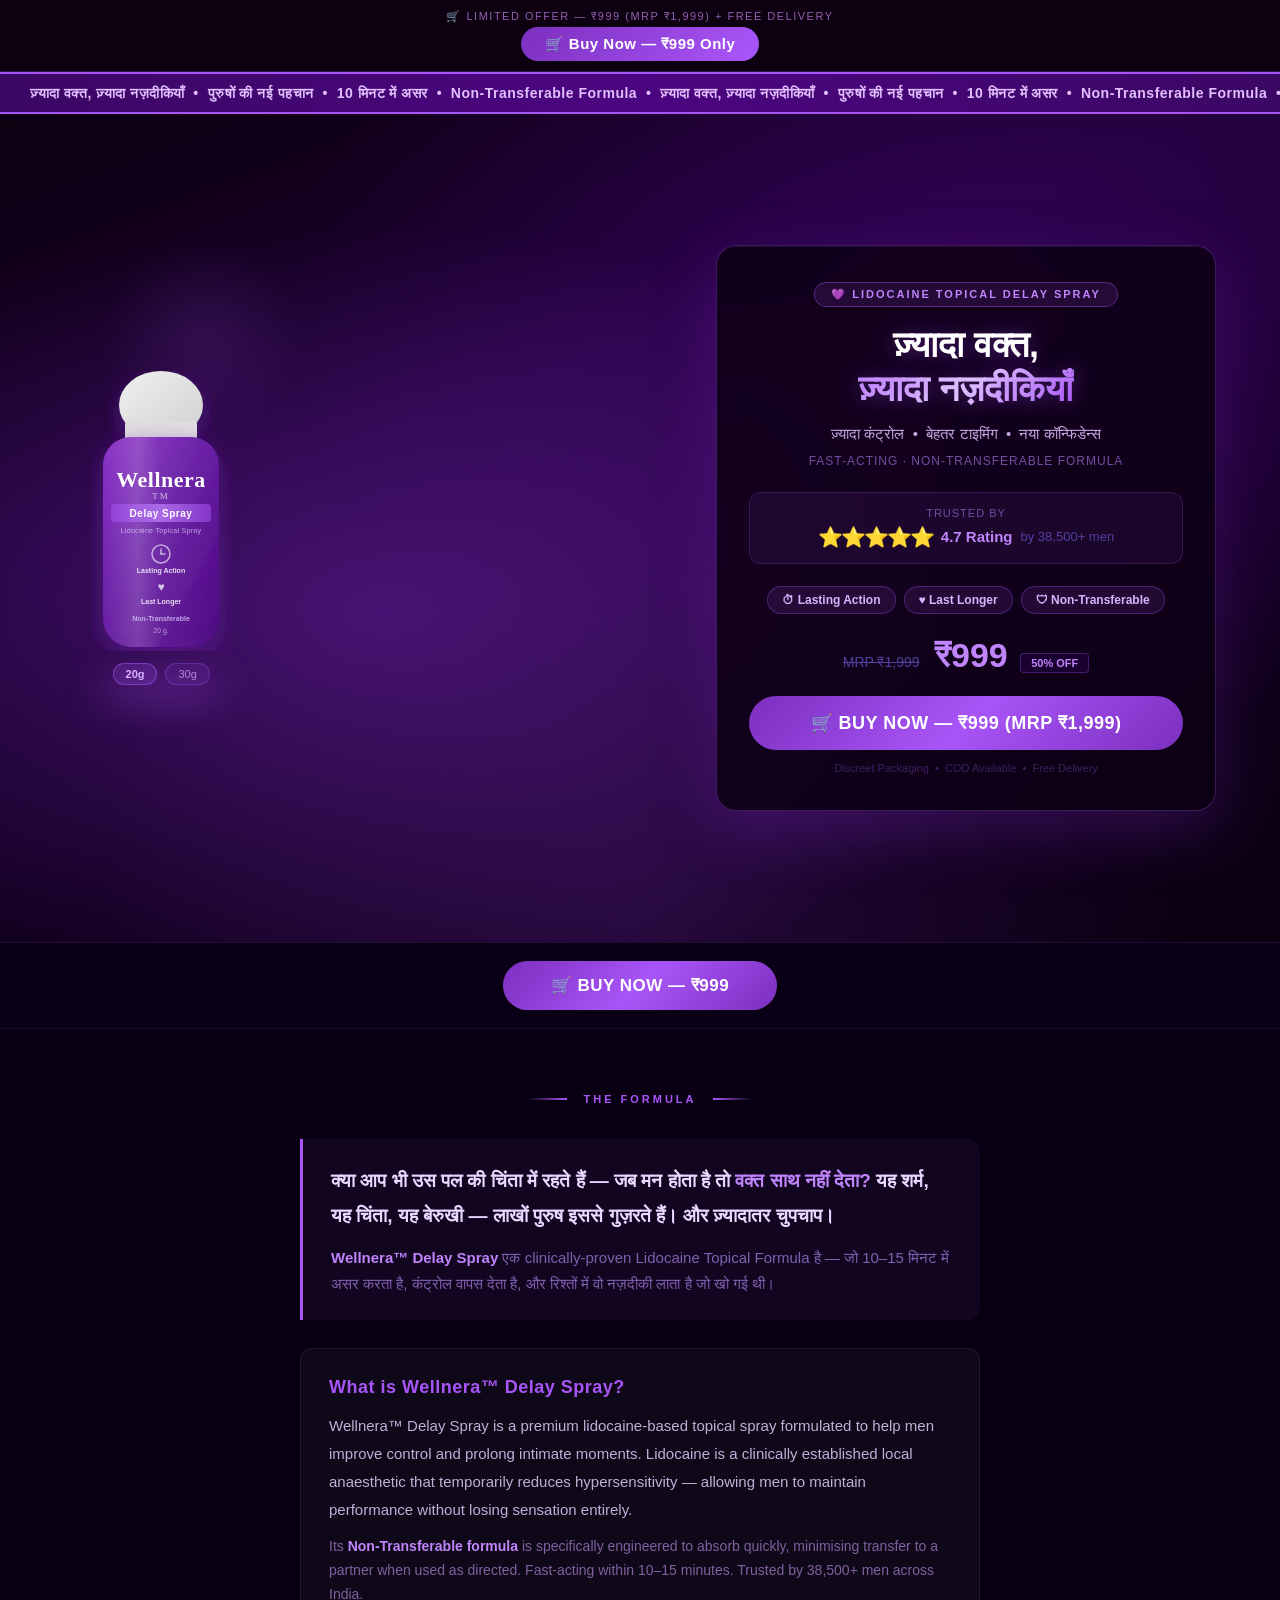
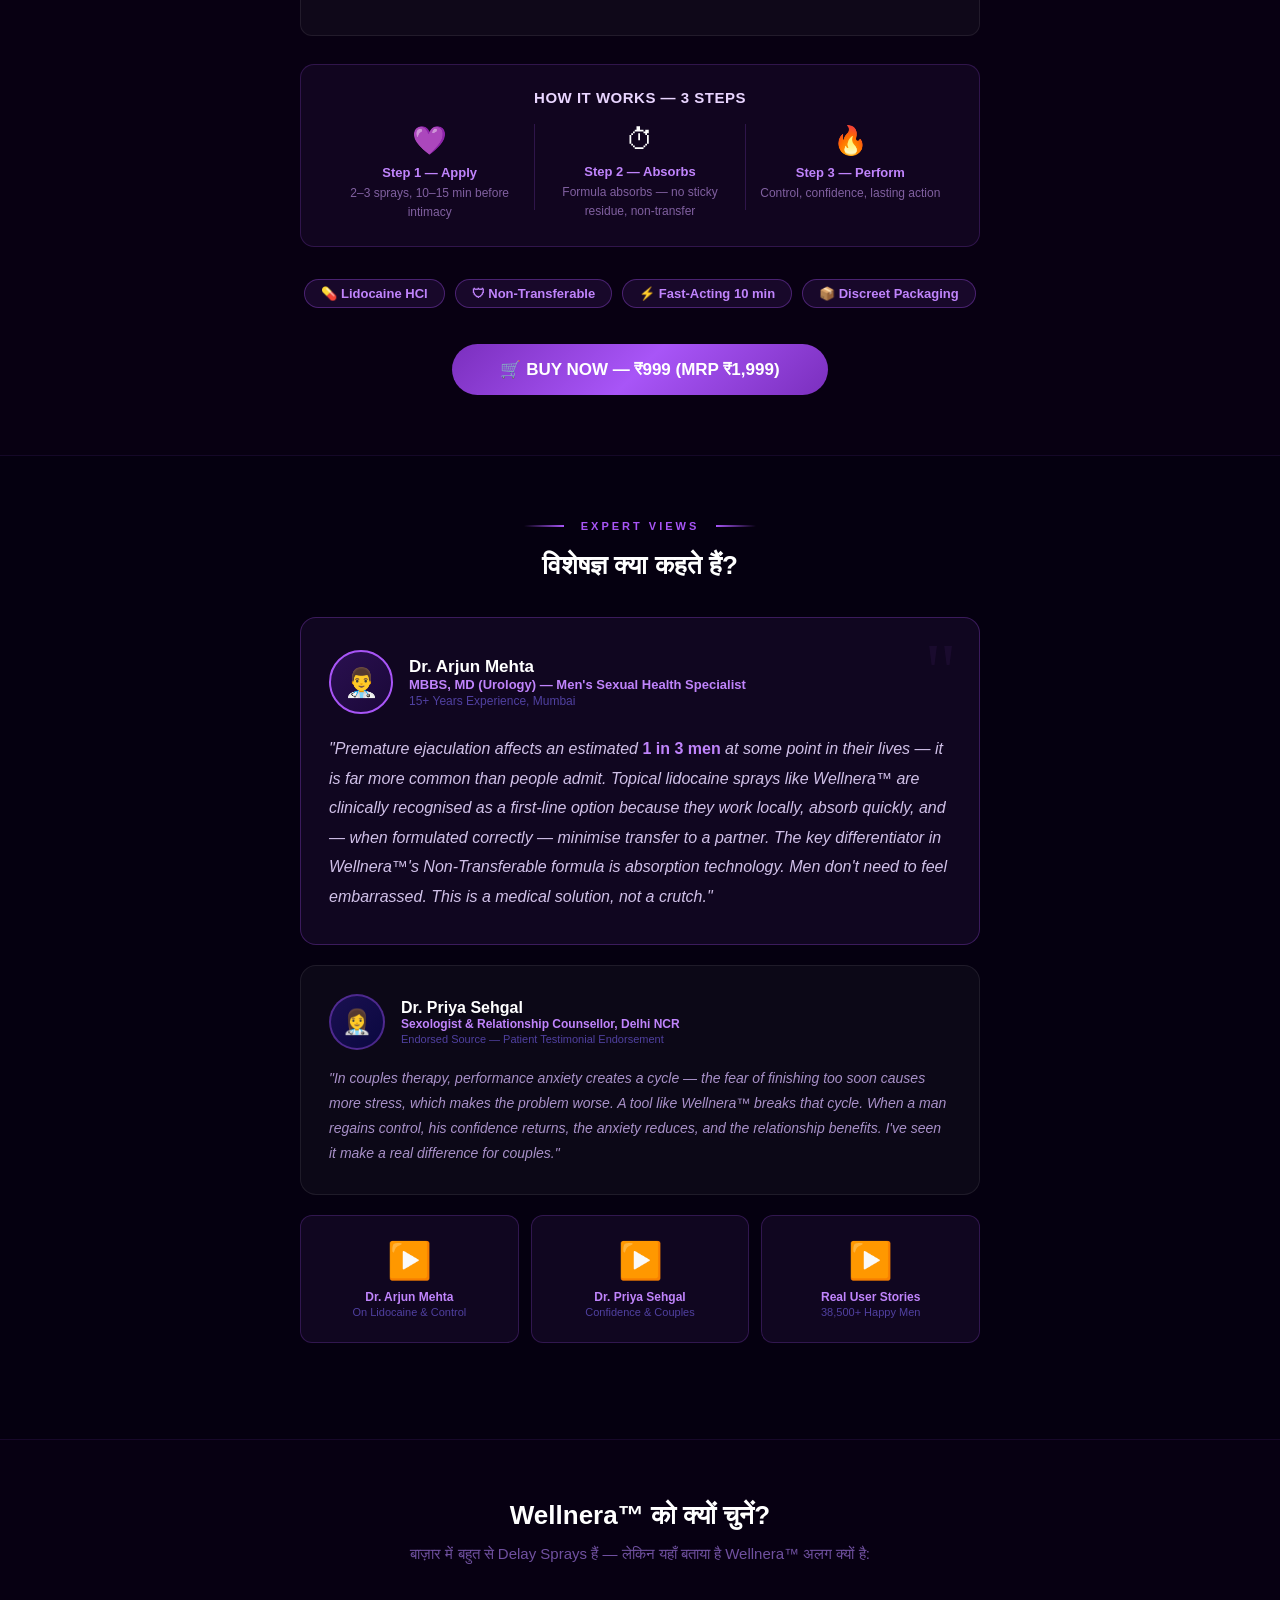
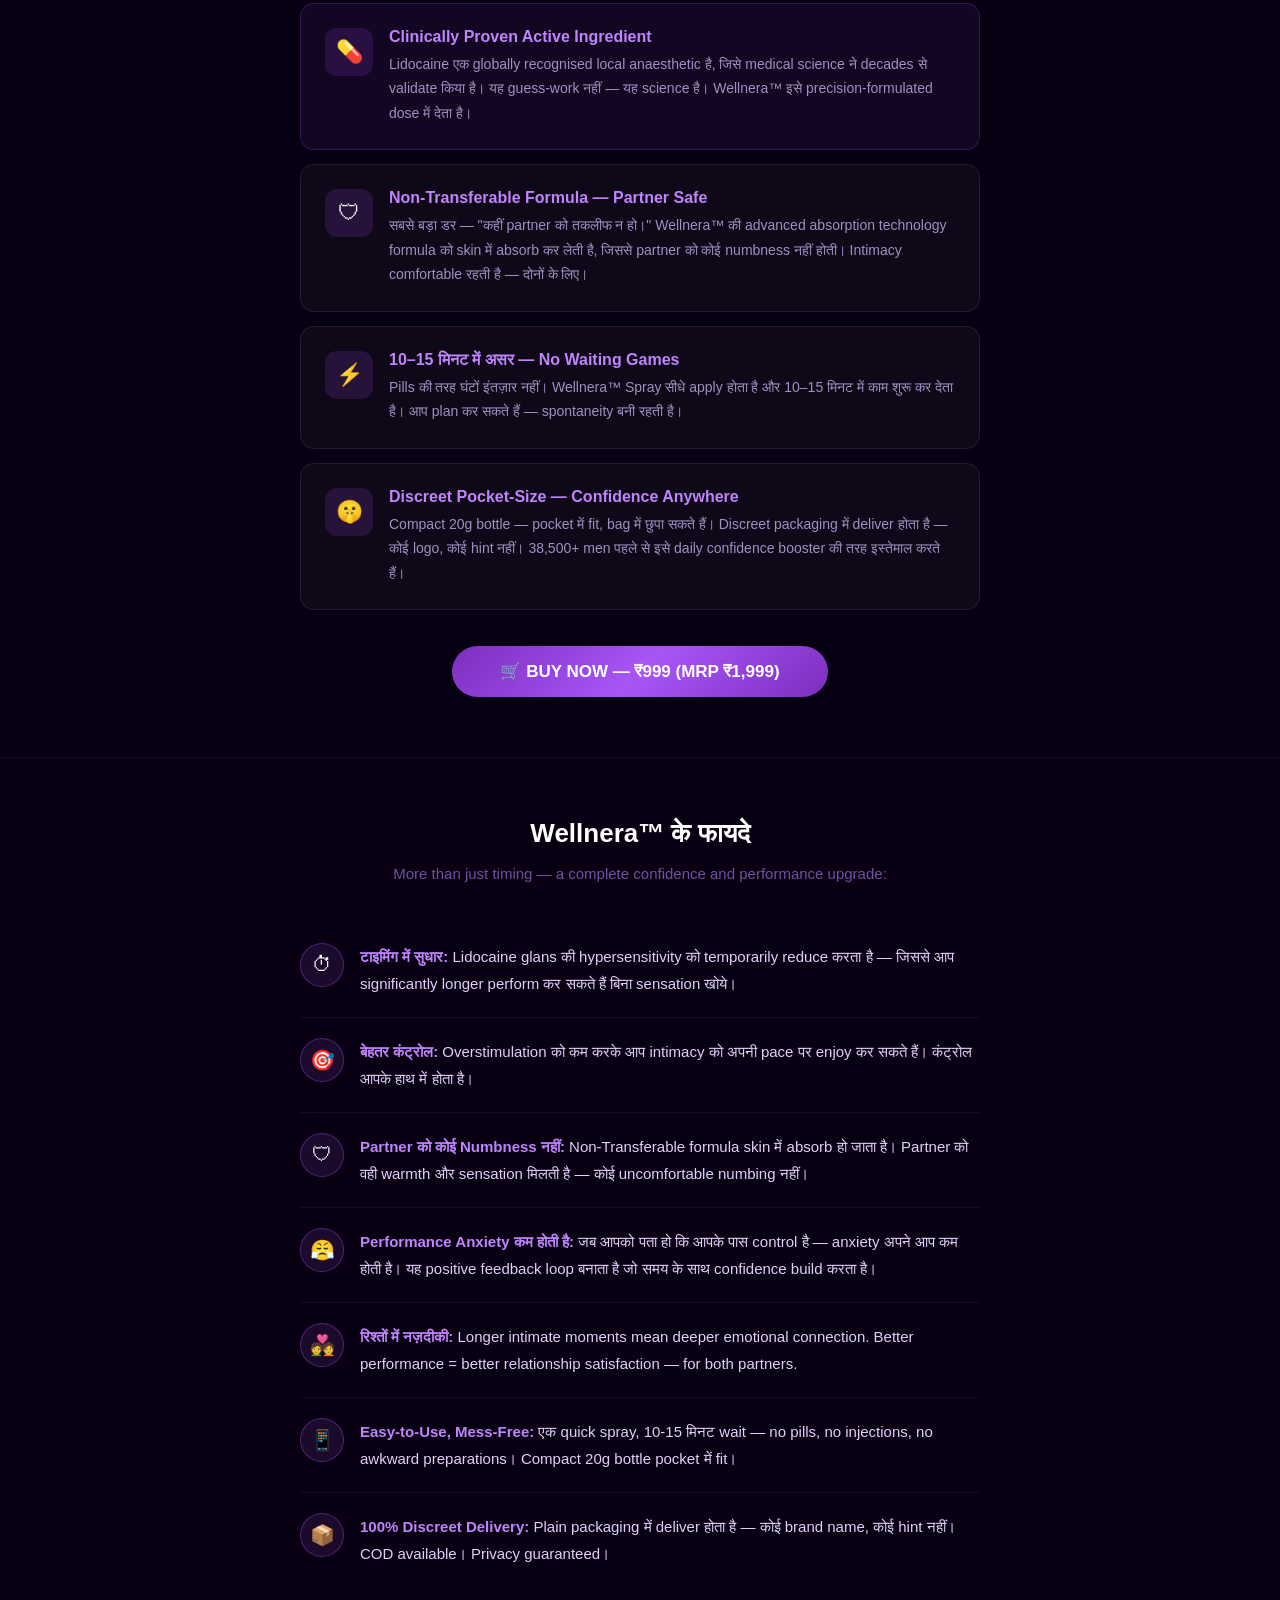
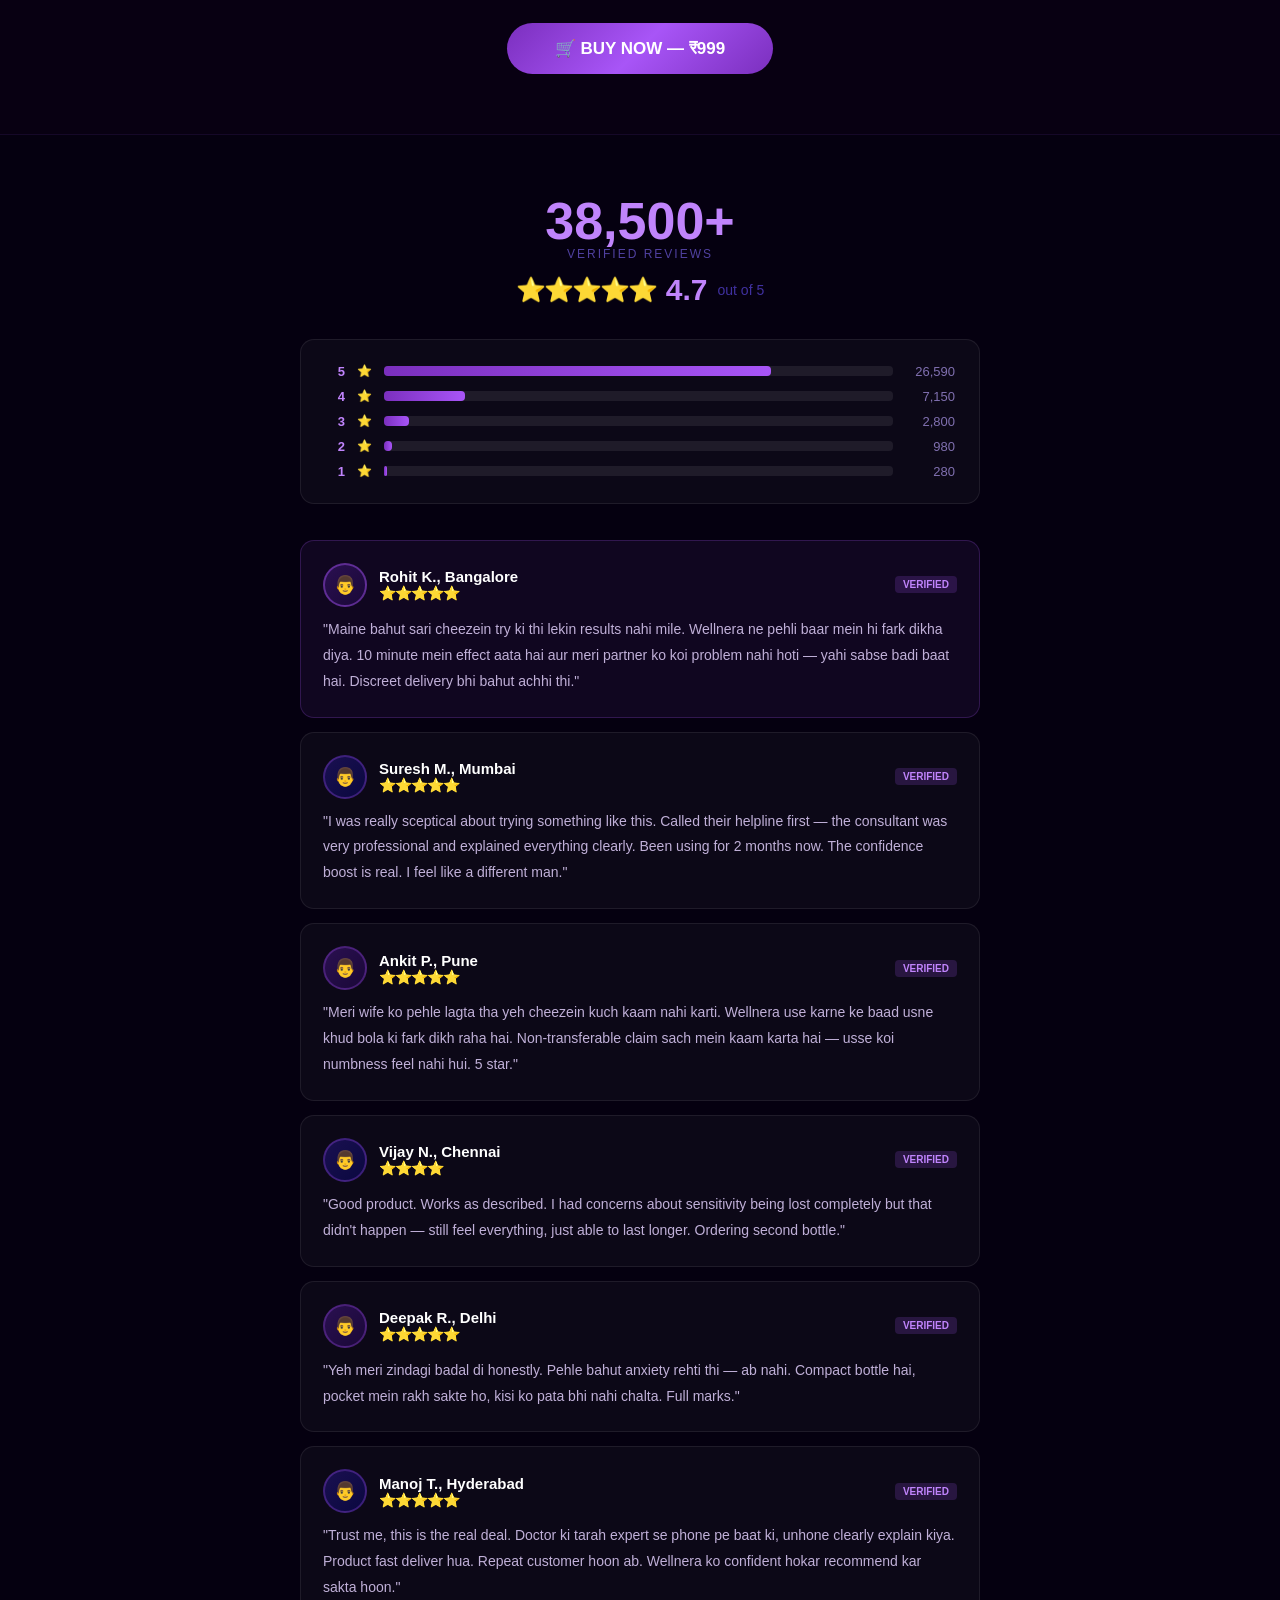
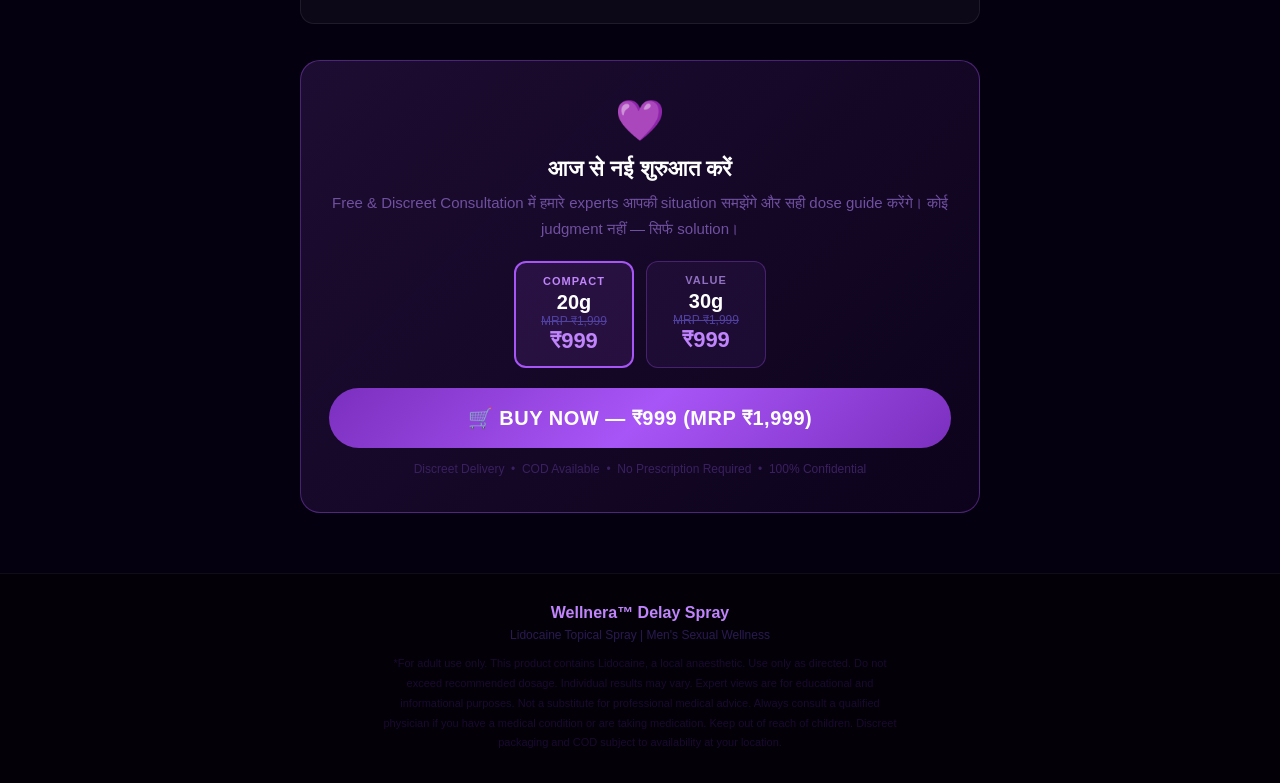
==== index.html @ cda40f7a "Rename WellneraDelaySpray.html to index.html" ====
<!DOCTYPE html>
<html lang="hi">
<head>
  <meta charset="UTF-8" />
  <meta name="viewport" content="width=device-width, initial-scale=1.0" />
  <title>Wellnera™ Delay Spray — ज़्यादा वक्त, ज़्यादा नज़दीकियाँ</title>
  <style>
    * { margin: 0; padding: 0; box-sizing: border-box; }
    body { font-family: 'Segoe UI', Arial, sans-serif; background: #0d0010; color: #fff; overflow-x: hidden; }
    a { text-decoration: none; color: inherit; }

    @keyframes ticker {
      0%   { transform: translateX(0); }
      100% { transform: translateX(-50%); }
    }
    @keyframes fadeInUp {
      from { opacity: 0; transform: translateY(28px); }
      to   { opacity: 1; transform: translateY(0); }
    }
    @keyframes pulse {
      0%, 100% { box-shadow: 0 0 0 0 rgba(168,85,247,0.55); }
      50%       { box-shadow: 0 0 0 14px rgba(168,85,247,0); }
    }
    @keyframes shimmer {
      0%   { background-position: -200% center; }
      100% { background-position: 200% center; }
    }
    @keyframes floatBottle {
      0%, 100% { transform: translateY(0px); }
      50%       { transform: translateY(-10px); }
    }
    @keyframes glowPulse {
      0%, 100% { opacity: 0.4; }
      50%       { opacity: 0.8; }
    }
  </style>
</head>
<body>

<!-- ════════════════════════════════════════════════
     SECTION 1 — STICKY HEADER BAR
     Formula: Micro-commitment softener + single phone CTA
════════════════════════════════════════════════ -->
<div style="
  position: fixed; top: 0; left: 0; right: 0; z-index: 999;
  background: #0d0010;
  border-bottom: 1px solid rgba(168,85,247,0.25);
  padding: 10px 20px;
  text-align: center;
">
  <p style="font-size: 11px; color: #9060b0; letter-spacing: 1.5px; text-transform: uppercase; margin-bottom: 4px;">
    🛒 Limited Offer — ₹999 (MRP ₹1,999) + Free Delivery
  </p>
  <a href="https://wellnera.in/checkouts/cn/hWNDCcYYvPo0mwmWMnPMY0Iu/en-in?_r=AQABQZGovw-bJ-QW9Bp9BNEU9_4K355hhF1zAfSeGA2CKdM" style="
    display: inline-flex; align-items: center; gap: 8px;
    background: linear-gradient(135deg, #7B2FBE, #A855F7, #7B2FBE);
    background-size: 200% auto;
    animation: shimmer 3s linear infinite;
    color: #fff;
    font-weight: 800;
    font-size: 15px;
    padding: 8px 24px;
    border-radius: 50px;
    letter-spacing: 0.5px;
  ">
    🛒 Buy Now — ₹999 Only
  </a>
</div>

<!-- Spacer -->
<div style="height: 72px;"></div>


<!-- ════════════════════════════════════════════════
     SECTION 2 — SCROLLING TICKER
     Formula: Desire loop × identity claim in motion
════════════════════════════════════════════════ -->
<div style="
  background: linear-gradient(90deg, #3b0764, #4c0580, #3b0764);
  border-top: 2px solid #A855F7;
  border-bottom: 2px solid #A855F7;
  padding: 10px 0;
  overflow: hidden;
  white-space: nowrap;
">
  <div style="display: inline-block; animation: ticker 20s linear infinite;">
    <span style="color: #e0c0ff; font-weight: 700; font-size: 14px; letter-spacing: 0.5px; padding: 0 30px;">
      ज़्यादा वक्त, ज़्यादा नज़दीकियाँ &nbsp;•&nbsp; पुरुषों की नई पहचान &nbsp;•&nbsp; 10 मिनट में असर &nbsp;•&nbsp; Non-Transferable Formula &nbsp;•&nbsp;
      ज़्यादा वक्त, ज़्यादा नज़दीकियाँ &nbsp;•&nbsp; पुरुषों की नई पहचान &nbsp;•&nbsp; 10 मिनट में असर &nbsp;•&nbsp; Non-Transferable Formula &nbsp;•&nbsp;
      ज़्यादा वक्त, ज़्यादा नज़दीकियाँ &nbsp;•&nbsp; पुरुषों की नई पहचान &nbsp;•&nbsp; 10 मिनट में असर &nbsp;•&nbsp; Non-Transferable Formula &nbsp;•&nbsp;
      ज़्यादा वक्त, ज़्यादा नज़दीकियाँ &nbsp;•&nbsp; पुरुषों की नई पहचान &nbsp;•&nbsp; 10 मिनट में असर &nbsp;•&nbsp; Non-Transferable Formula &nbsp;•&nbsp;
    </span>
  </div>
</div>


<!-- ════════════════════════════════════════════════
     SECTION 3 — HERO SECTION
     Formula: Pattern interrupt headline + social proof + above-fold CTA
════════════════════════════════════════════════ -->
<div style="
  min-height: 92vh;
  background:
    radial-gradient(ellipse at 30% 60%, rgba(107,33,168,0.55) 0%, transparent 55%),
    radial-gradient(ellipse at 75% 25%, rgba(76,5,128,0.5) 0%, transparent 50%),
    radial-gradient(ellipse at 50% 100%, rgba(88,28,135,0.3) 0%, transparent 60%),
    linear-gradient(160deg, #0d0010 0%, #1a0030 35%, #12001f 65%, #0a0010 100%);
  display: flex;
  align-items: center;
  justify-content: space-between;
  padding: 40px 5% 40px 4%;
  position: relative;
  overflow: hidden;
  gap: 24px;
  flex-wrap: wrap;
">

  <!-- Decorative glow orbs -->
  <div style="position:absolute; top:15%; left:8%; width:200px; height:200px; border-radius:50%; background:radial-gradient(circle,rgba(168,85,247,0.12) 0%,transparent 70%); pointer-events:none; animation:glowPulse 4s infinite;"></div>
  <div style="position:absolute; bottom:20%; right:5%; width:280px; height:280px; border-radius:50%; background:radial-gradient(circle,rgba(124,58,237,0.1) 0%,transparent 70%); pointer-events:none; animation:glowPulse 5s infinite 1s;"></div>

  <!-- LEFT: Bottle SVG Illustration -->
  <div style="
    flex: 0 0 auto;
    width: 220px;
    display: flex;
    flex-direction: column;
    align-items: center;
    animation: floatBottle 4s ease-in-out infinite;
    position: relative;
  ">
    <!-- Bottle glow -->
    <div style="
      position:absolute; bottom:-20px; left:50%; transform:translateX(-50%);
      width:130px; height:30px;
      background:rgba(168,85,247,0.3);
      filter:blur(18px);
      border-radius:50%;
      animation:glowPulse 4s infinite;
    "></div>

    <!-- Bottle SVG -->
    <svg viewBox="0 0 160 280" width="160" height="280" xmlns="http://www.w3.org/2000/svg">
      <defs>
        <linearGradient id="capGrad" x1="0%" y1="0%" x2="100%" y2="100%">
          <stop offset="0%" style="stop-color:#f0f0f0"/>
          <stop offset="100%" style="stop-color:#d0d0d0"/>
        </linearGradient>
        <linearGradient id="bodyGrad" x1="0%" y1="0%" x2="100%" y2="100%">
          <stop offset="0%" style="stop-color:#8B30C8"/>
          <stop offset="40%" style="stop-color:#6B21A8"/>
          <stop offset="100%" style="stop-color:#4C0580"/>
        </linearGradient>
        <linearGradient id="shineGrad" x1="0%" y1="0%" x2="100%" y2="0%">
          <stop offset="0%" style="stop-color:rgba(255,255,255,0)"/>
          <stop offset="30%" style="stop-color:rgba(255,255,255,0.18)"/>
          <stop offset="50%" style="stop-color:rgba(255,255,255,0.06)"/>
          <stop offset="100%" style="stop-color:rgba(255,255,255,0)"/>
        </linearGradient>
        <linearGradient id="labelGrad" x1="0%" y1="0%" x2="100%" y2="0%">
          <stop offset="0%" style="stop-color:rgba(168,85,247,0.5)"/>
          <stop offset="50%" style="stop-color:rgba(192,132,252,0.7)"/>
          <stop offset="100%" style="stop-color:rgba(168,85,247,0.5)"/>
        </linearGradient>
        <filter id="bottleShadow">
          <feDropShadow dx="0" dy="8" stdDeviation="12" flood-color="rgba(107,33,168,0.7)" flood-opacity="0.8"/>
        </filter>
      </defs>

      <!-- Cap -->
      <rect x="38" y="0" width="84" height="68" rx="42" ry="38" fill="url(#capGrad)" filter="url(#bottleShadow)"/>
      <rect x="44" y="50" width="72" height="20" rx="4" fill="#e0e0e0"/>

      <!-- Body -->
      <rect x="22" y="66" width="116" height="210" rx="28" fill="url(#bodyGrad)" filter="url(#bottleShadow)"/>

      <!-- Shine overlay -->
      <rect x="22" y="66" width="116" height="210" rx="28" fill="url(#shineGrad)"/>

      <!-- Brand name -->
      <text x="80" y="116" text-anchor="middle" font-family="Georgia,serif" font-size="22" font-weight="bold" fill="white" letter-spacing="0.5">Wellnera</text>
      <text x="80" y="128" text-anchor="middle" font-family="Georgia,serif" font-size="9" fill="rgba(255,255,255,0.7)" letter-spacing="2">TM</text>

      <!-- Label band -->
      <rect x="30" y="133" width="100" height="18" rx="4" fill="url(#labelGrad)"/>
      <text x="80" y="146" text-anchor="middle" font-family="Arial,sans-serif" font-size="10" font-weight="700" fill="white" letter-spacing="0.5">Delay Spray</text>

      <!-- Sub label -->
      <text x="80" y="162" text-anchor="middle" font-family="Arial,sans-serif" font-size="7" fill="rgba(220,200,255,0.8)" letter-spacing="0.3">Lidocaine Topical Spray</text>

      <!-- Clock icon area -->
      <circle cx="80" cy="183" r="9" fill="none" stroke="rgba(255,255,255,0.6)" stroke-width="1.5"/>
      <line x1="80" y1="178" x2="80" y2="183" stroke="rgba(255,255,255,0.6)" stroke-width="1.5" stroke-linecap="round"/>
      <line x1="80" y1="183" x2="84" y2="183" stroke="rgba(255,255,255,0.6)" stroke-width="1.5" stroke-linecap="round"/>
      <text x="80" y="202" text-anchor="middle" font-family="Arial,sans-serif" font-size="7" fill="rgba(255,255,255,0.85)" font-weight="600">Lasting Action</text>

      <!-- Heart icon -->
      <text x="80" y="220" text-anchor="middle" font-size="12" fill="rgba(255,255,255,0.75)">♥</text>
      <text x="80" y="233" text-anchor="middle" font-family="Arial,sans-serif" font-size="7" fill="rgba(255,255,255,0.85)" font-weight="600">Last Longer</text>

      <!-- Non-transfer -->
      <text x="80" y="250" text-anchor="middle" font-family="Arial,sans-serif" font-size="7" fill="rgba(220,200,255,0.8)" font-weight="600">Non-Transferable</text>
      <text x="80" y="262" text-anchor="middle" font-family="Arial,sans-serif" font-size="7" fill="rgba(220,200,255,0.7)">20 g.</text>
    </svg>

    <!-- Size badges -->
    <div style="display:flex; gap:8px; margin-top:12px;">
      <span style="background:rgba(168,85,247,0.2); border:1px solid rgba(168,85,247,0.5); color:#e0c0ff; font-size:11px; font-weight:700; padding:4px 12px; border-radius:20px;">20g</span>
      <span style="background:rgba(168,85,247,0.1); border:1px solid rgba(168,85,247,0.3); color:#b090d0; font-size:11px; padding:4px 12px; border-radius:20px;">30g</span>
    </div>
  </div>

  <!-- RIGHT: Hero Card -->
  <div style="
    flex: 1;
    min-width: 280px;
    max-width: 500px;
    background: rgba(13,0,20,0.85);
    border: 1px solid rgba(168,85,247,0.3);
    border-radius: 20px;
    padding: 36px 32px;
    backdrop-filter: blur(12px);
    animation: fadeInUp 0.8s ease both;
    box-shadow: 0 20px 60px rgba(107,33,168,0.35), inset 0 1px 0 rgba(168,85,247,0.1);
  ">
    <!-- Badge -->
    <div style="text-align:center; margin-bottom:16px;">
      <span style="
        display:inline-block;
        background:rgba(168,85,247,0.12);
        border:1px solid rgba(168,85,247,0.4);
        color:#c084fc;
        font-size:11px; font-weight:700;
        letter-spacing:2px; text-transform:uppercase;
        padding:5px 16px; border-radius:50px;
      ">💜 Lidocaine Topical Delay Spray</span>
    </div>

    <h1 style="
      font-size: 36px; font-weight: 900; line-height: 1.2;
      text-align: center; color: #fff; margin-bottom: 12px;
      text-shadow: 0 2px 20px rgba(168,85,247,0.4);
    ">
      ज़्यादा वक्त,<br/>
      <span style="
        background: linear-gradient(135deg, #C084FC, #E9D5FF, #A855F7);
        -webkit-background-clip: text; -webkit-text-fill-color: transparent;
        background-clip: text;
      ">ज़्यादा नज़दीकियाँ</span>
    </h1>

    <p style="text-align:center; color:#c4a8e0; font-size:15px; margin-bottom:8px; line-height:1.6;">
      ज़्यादा कंट्रोल &nbsp;•&nbsp; बेहतर टाइमिंग &nbsp;•&nbsp; नया कॉन्फिडेन्स
    </p>
    <p style="text-align:center; color:#7050a0; font-size:12px; margin-bottom:24px; letter-spacing:1px; text-transform:uppercase;">
      Fast-Acting · Non-Transferable Formula
    </p>

    <!-- Rating -->
    <div style="
      background:rgba(168,85,247,0.08);
      border:1px solid rgba(168,85,247,0.2);
      border-radius:12px; padding:14px 20px;
      text-align:center; margin-bottom:22px;
    ">
      <div style="font-size:11px; color:#7050a0; letter-spacing:1px; margin-bottom:6px;">TRUSTED BY</div>
      <div style="display:flex; align-items:center; justify-content:center; gap:8px;">
        <span style="font-size:20px; letter-spacing:-2px;">⭐⭐⭐⭐⭐</span>
        <span style="font-size:15px; color:#c084fc; font-weight:700;">4.7 Rating</span>
        <span style="color:#5040a0; font-size:13px;">by 38,500+ men</span>
      </div>
    </div>

    <!-- 3 Feature pills -->
    <div style="display:flex; gap:8px; flex-wrap:wrap; justify-content:center; margin-bottom:22px;">
      <span style="background:rgba(168,85,247,0.12); border:1px solid rgba(168,85,247,0.3); color:#d8b4fe; font-size:12px; font-weight:600; padding:6px 14px; border-radius:20px;">⏱ Lasting Action</span>
      <span style="background:rgba(168,85,247,0.12); border:1px solid rgba(168,85,247,0.3); color:#d8b4fe; font-size:12px; font-weight:600; padding:6px 14px; border-radius:20px;">♥ Last Longer</span>
      <span style="background:rgba(168,85,247,0.12); border:1px solid rgba(168,85,247,0.3); color:#d8b4fe; font-size:12px; font-weight:600; padding:6px 14px; border-radius:20px;">🛡 Non-Transferable</span>
    </div>

    <!-- Price -->
    <div style="text-align:center; margin-bottom:20px;">
      <span style="color:#5040a0; font-size:14px; text-decoration:line-through;">MRP ₹1,999</span>
      <span style="color:#c084fc; font-size:34px; font-weight:900; margin-left:10px;">₹999</span>
      <span style="display:inline-block; background:#1a0030; color:#c084fc; font-size:11px; font-weight:700; padding:3px 10px; border-radius:4px; margin-left:8px; border:1px solid rgba(168,85,247,0.3);">50% OFF</span>
    </div>

    <a href="https://wellnera.in/checkouts/cn/hWNDCcYYvPo0mwmWMnPMY0Iu/en-in?_r=AQABQZGovw-bJ-QW9Bp9BNEU9_4K355hhF1zAfSeGA2CKdM" style="
      display: block;
      background: linear-gradient(135deg, #7B2FBE, #A855F7, #7B2FBE);
      color: #fff;
      font-weight: 900; font-size: 18px;
      text-align: center; padding: 16px 24px;
      border-radius: 50px;
      animation: pulse 2.5s infinite;
      text-transform: uppercase;
      margin-bottom: 12px;
      letter-spacing: 0.5px;
    ">
      🛒 Buy Now — ₹999 (MRP ₹1,999)
    </a>
    <p style="text-align:center; color:#3a2060; font-size:11px;">
      Discreet Packaging &nbsp;•&nbsp; COD Available &nbsp;•&nbsp; Free Delivery
    </p>
  </div>
</div>

<!-- Floating bottom CTA -->
<div style="text-align:center; background:#0a0015; padding:18px 20px; border-top:1px solid rgba(168,85,247,0.15);">
  <a href="https://wellnera.in/checkouts/cn/hWNDCcYYvPo0mwmWMnPMY0Iu/en-in?_r=AQABQZGovw-bJ-QW9Bp9BNEU9_4K355hhF1zAfSeGA2CKdM" style="
    display:inline-block;
    background:linear-gradient(135deg,#7B2FBE,#A855F7,#7B2FBE);
    color:#fff; font-weight:900; font-size:17px;
    padding:14px 48px; border-radius:50px;
    animation:pulse 2.5s infinite;
    text-transform:uppercase; letter-spacing:0.5px;
  ">🛒 BUY NOW — ₹999</a>
</div>


<!-- ════════════════════════════════════════════════
     SECTION 4 — PRODUCT ORIGIN / CREDIBILITY BRIDGE
     Formula: What is it + Science credibility + Local relevance
════════════════════════════════════════════════ -->
<div style="background:#080012; padding:60px 20px; border-top:1px solid rgba(168,85,247,0.1);">
  <div style="max-width:680px; margin:0 auto;">

    <div style="text-align:center; margin-bottom:32px;">
      <span style="display:inline-block; width:40px; height:2px; background:linear-gradient(90deg,transparent,#A855F7); vertical-align:middle; margin-right:12px;"></span>
      <span style="color:#A855F7; font-size:11px; letter-spacing:3px; text-transform:uppercase; font-weight:700;">The Formula</span>
      <span style="display:inline-block; width:40px; height:2px; background:linear-gradient(90deg,#A855F7,transparent); vertical-align:middle; margin-left:12px;"></span>
    </div>

    <!-- Hindi emotional block -->
    <div style="
      background:rgba(168,85,247,0.06);
      border-left:3px solid #A855F7;
      border-radius:0 12px 12px 0;
      padding:24px 28px; margin-bottom:28px;
    ">
      <p style="font-size:19px; line-height:1.85; color:#e8d8ff; font-weight:600;">
        क्या आप भी उस पल की चिंता में रहते हैं — जब मन होता है तो <span style="color:#c084fc;">वक्त साथ नहीं देता?</span>
        यह शर्म, यह चिंता, यह बेरुखी — लाखों पुरुष इससे गुज़रते हैं। और ज़्यादातर चुपचाप।
      </p>
      <p style="font-size:15px; color:#8060b0; margin-top:12px; line-height:1.7;">
        <strong style="color:#c084fc;">Wellnera™ Delay Spray</strong> एक clinically-proven Lidocaine Topical Formula है —
        जो 10–15 मिनट में असर करता है, कंट्रोल वापस देता है, और रिश्तों में वो नज़दीकी लाता है जो खो गई थी।
      </p>
    </div>

    <!-- English authority block -->
    <div style="
      background:rgba(255,255,255,0.03);
      border:1px solid rgba(255,255,255,0.08);
      border-radius:12px; padding:28px; margin-bottom:28px;
    ">
      <h2 style="color:#A855F7; font-size:18px; margin-bottom:14px; letter-spacing:0.5px;">
        What is Wellnera™ Delay Spray?
      </h2>
      <p style="color:#c0b0d8; font-size:15px; line-height:1.85;">
        Wellnera™ Delay Spray is a premium lidocaine-based topical spray formulated to help men improve control and
        prolong intimate moments. Lidocaine is a clinically established local anaesthetic that temporarily reduces
        hypersensitivity — allowing men to maintain performance without losing sensation entirely.
      </p>
      <p style="color:#8060a0; font-size:14px; margin-top:12px; line-height:1.7;">
        Its <strong style="color:#c084fc;">Non-Transferable formula</strong> is specifically engineered to absorb quickly,
        minimising transfer to a partner when used as directed. Fast-acting within 10–15 minutes. Trusted by 38,500+ men across India.
      </p>
    </div>

    <!-- How it works strip -->
    <div style="
      background:rgba(168,85,247,0.06);
      border:1px solid rgba(168,85,247,0.2);
      border-radius:14px; padding:24px; margin-bottom:32px;
    ">
      <h3 style="color:#e9d5ff; font-size:15px; font-weight:700; margin-bottom:18px; text-align:center; letter-spacing:0.5px;">
        HOW IT WORKS — 3 STEPS
      </h3>
      <div style="display:flex; gap:0; flex-wrap:wrap;">
        <div style="flex:1; min-width:140px; text-align:center; padding:0 12px;">
          <div style="font-size:28px; margin-bottom:8px;">💜</div>
          <div style="color:#c084fc; font-size:13px; font-weight:700; margin-bottom:4px;">Step 1 — Apply</div>
          <div style="color:#8060a0; font-size:12px; line-height:1.6;">2–3 sprays, 10–15 min before intimacy</div>
        </div>
        <div style="width:1px; background:rgba(168,85,247,0.2); margin:0 0 12px;"></div>
        <div style="flex:1; min-width:140px; text-align:center; padding:0 12px;">
          <div style="font-size:28px; margin-bottom:8px;">⏱</div>
          <div style="color:#c084fc; font-size:13px; font-weight:700; margin-bottom:4px;">Step 2 — Absorbs</div>
          <div style="color:#8060a0; font-size:12px; line-height:1.6;">Formula absorbs — no sticky residue, non-transfer</div>
        </div>
        <div style="width:1px; background:rgba(168,85,247,0.2); margin:0 0 12px;"></div>
        <div style="flex:1; min-width:140px; text-align:center; padding:0 12px;">
          <div style="font-size:28px; margin-bottom:8px;">🔥</div>
          <div style="color:#c084fc; font-size:13px; font-weight:700; margin-bottom:4px;">Step 3 — Perform</div>
          <div style="color:#8060a0; font-size:12px; line-height:1.6;">Control, confidence, lasting action</div>
        </div>
      </div>
    </div>

    <!-- Active ingredient badge -->
    <div style="display:flex; flex-wrap:wrap; gap:10px; justify-content:center; margin-bottom:36px;">
      <span style="background:rgba(168,85,247,0.1); border:1px solid rgba(168,85,247,0.35); color:#c084fc; padding:6px 16px; border-radius:20px; font-size:13px; font-weight:700;">💊 Lidocaine HCl</span>
      <span style="background:rgba(168,85,247,0.1); border:1px solid rgba(168,85,247,0.35); color:#c084fc; padding:6px 16px; border-radius:20px; font-size:13px; font-weight:700;">🛡 Non-Transferable</span>
      <span style="background:rgba(168,85,247,0.1); border:1px solid rgba(168,85,247,0.35); color:#c084fc; padding:6px 16px; border-radius:20px; font-size:13px; font-weight:700;">⚡ Fast-Acting 10 min</span>
      <span style="background:rgba(168,85,247,0.1); border:1px solid rgba(168,85,247,0.35); color:#c084fc; padding:6px 16px; border-radius:20px; font-size:13px; font-weight:700;">📦 Discreet Packaging</span>
    </div>

    <div style="text-align:center;">
      <a href="https://wellnera.in/checkouts/cn/hWNDCcYYvPo0mwmWMnPMY0Iu/en-in?_r=AQABQZGovw-bJ-QW9Bp9BNEU9_4K355hhF1zAfSeGA2CKdM" style="
        display:inline-block;
        background:linear-gradient(135deg,#7B2FBE,#A855F7,#7B2FBE);
        color:#fff; font-weight:900; font-size:17px;
        padding:15px 48px; border-radius:50px;
        animation:pulse 2.5s infinite; text-transform:uppercase;
      ">🛒 BUY NOW — ₹999 (MRP ₹1,999)</a>
    </div>
  </div>
</div>


<!-- ════════════════════════════════════════════════
     SECTION 5 — EXPERT / AUTHORITY VALIDATION
     Formula: Named credential + mechanism endorsement + video carousel
════════════════════════════════════════════════ -->
<div style="background:#050010; padding:60px 20px; border-top:1px solid rgba(168,85,247,0.1);">
  <div style="max-width:680px; margin:0 auto;">

    <div style="text-align:center; margin-bottom:36px;">
      <span style="display:inline-block; width:40px; height:2px; background:linear-gradient(90deg,transparent,#A855F7); vertical-align:middle; margin-right:12px;"></span>
      <span style="color:#A855F7; font-size:11px; letter-spacing:3px; text-transform:uppercase; font-weight:700;">Expert Views</span>
      <span style="display:inline-block; width:40px; height:2px; background:linear-gradient(90deg,#A855F7,transparent); vertical-align:middle; margin-left:12px;"></span>
      <h2 style="color:#fff; font-size:26px; font-weight:800; margin-top:16px;">विशेषज्ञ क्या कहते हैं?</h2>
    </div>

    <!-- Expert Card 1 -->
    <div style="
      background:rgba(168,85,247,0.07);
      border:1px solid rgba(168,85,247,0.28);
      border-radius:16px; padding:32px 28px;
      margin-bottom:20px; position:relative; overflow:hidden;
    ">
      <div style="position:absolute; top:14px; right:22px; font-size:80px; color:rgba(168,85,247,0.07); font-family:Georgia,serif; line-height:1; pointer-events:none;">"</div>
      <div style="display:flex; align-items:center; gap:16px; margin-bottom:20px;">
        <div style="width:64px; height:64px; border-radius:50%; background:linear-gradient(135deg,#2a1050,#1a0838); border:2px solid #A855F7; display:flex; align-items:center; justify-content:center; font-size:28px; flex-shrink:0;">👨‍⚕️</div>
        <div>
          <div style="color:#fff; font-weight:700; font-size:17px;">Dr. Arjun Mehta</div>
          <div style="color:#c084fc; font-size:13px; font-weight:600;">MBBS, MD (Urology) — Men's Sexual Health Specialist</div>
          <div style="color:#5040a0; font-size:12px; margin-top:2px;">15+ Years Experience, Mumbai</div>
        </div>
      </div>
      <p style="color:#d0c0e8; font-size:16px; line-height:1.85; font-style:italic;">
        "Premature ejaculation affects an estimated <strong style="color:#c084fc; font-style:normal;">1 in 3 men</strong> at some point in their lives — it is far more common than people admit.
        Topical lidocaine sprays like Wellnera™ are clinically recognised as a first-line option because they work locally,
        absorb quickly, and — when formulated correctly — minimise transfer to a partner.
        The key differentiator in Wellnera™'s Non-Transferable formula is absorption technology.
        Men don't need to feel embarrassed. This is a medical solution, not a crutch."
      </p>
    </div>

    <!-- Expert Card 2 -->
    <div style="
      background:rgba(255,255,255,0.03);
      border:1px solid rgba(255,255,255,0.08);
      border-radius:16px; padding:28px; margin-bottom:20px;
    ">
      <div style="display:flex; align-items:center; gap:16px; margin-bottom:16px;">
        <div style="width:56px; height:56px; border-radius:50%; background:linear-gradient(135deg,#1a1050,#0a0840); border:2px solid rgba(168,85,247,0.4); display:flex; align-items:center; justify-content:center; font-size:24px; flex-shrink:0;">👩‍⚕️</div>
        <div>
          <div style="color:#fff; font-weight:700; font-size:16px;">Dr. Priya Sehgal</div>
          <div style="color:#c084fc; font-size:12px; font-weight:600;">Sexologist &amp; Relationship Counsellor, Delhi NCR</div>
          <div style="color:#5040a0; font-size:11px; margin-top:2px;">Endorsed Source — Patient Testimonial Endorsement</div>
        </div>
      </div>
      <p style="color:#a890c8; font-size:14px; line-height:1.8; font-style:italic;">
        "In couples therapy, performance anxiety creates a cycle — the fear of finishing too soon causes more stress, which makes the problem worse.
        A tool like Wellnera™ breaks that cycle. When a man regains control, his confidence returns,
        the anxiety reduces, and the relationship benefits. I've seen it make a real difference for couples."
      </p>
    </div>

    <!-- Video carousel placeholder -->
    <div style="display:flex; gap:12px; flex-wrap:wrap; margin-bottom:36px;">
      <div style="flex:1; min-width:150px; background:rgba(168,85,247,0.07); border:1px solid rgba(168,85,247,0.22); border-radius:12px; padding:24px 12px; text-align:center; cursor:pointer;">
        <div style="font-size:36px; margin-bottom:8px;">▶️</div>
        <div style="color:#c084fc; font-size:12px; font-weight:700;">Dr. Arjun Mehta</div>
        <div style="color:#5040a0; font-size:11px; margin-top:2px;">On Lidocaine & Control</div>
      </div>
      <div style="flex:1; min-width:150px; background:rgba(168,85,247,0.07); border:1px solid rgba(168,85,247,0.22); border-radius:12px; padding:24px 12px; text-align:center; cursor:pointer;">
        <div style="font-size:36px; margin-bottom:8px;">▶️</div>
        <div style="color:#c084fc; font-size:12px; font-weight:700;">Dr. Priya Sehgal</div>
        <div style="color:#5040a0; font-size:11px; margin-top:2px;">Confidence & Couples</div>
      </div>
      <div style="flex:1; min-width:150px; background:rgba(168,85,247,0.07); border:1px solid rgba(168,85,247,0.22); border-radius:12px; padding:24px 12px; text-align:center; cursor:pointer;">
        <div style="font-size:36px; margin-bottom:8px;">▶️</div>
        <div style="color:#c084fc; font-size:12px; font-weight:700;">Real User Stories</div>
        <div style="color:#5040a0; font-size:11px; margin-top:2px;">38,500+ Happy Men</div>
      </div>
    </div>

  </div>
</div>


<!-- ════════════════════════════════════════════════
     SECTION 6 — WHY CHOOSE WELLNERA (4-Point Objection Handler)
     Formula: Comparison frame + kill 4 objections
════════════════════════════════════════════════ -->
<div style="background:#070012; padding:60px 20px; border-top:1px solid rgba(168,85,247,0.1);">
  <div style="max-width:680px; margin:0 auto;">

    <div style="text-align:center; margin-bottom:36px;">
      <h2 style="color:#fff; font-size:26px; font-weight:800; margin-bottom:10px;">
        Wellnera™ को क्यों चुनें?
      </h2>
      <p style="color:#7050a0; font-size:15px; line-height:1.7;">
        बाज़ार में बहुत से Delay Sprays हैं — लेकिन यहाँ बताया है Wellnera™ अलग क्यों है:
      </p>
    </div>

    <!-- Block 1 — Clinical credibility -->
    <div style="background:rgba(168,85,247,0.07); border:1px solid rgba(168,85,247,0.22); border-radius:14px; padding:24px; margin-bottom:14px; display:flex; gap:16px; align-items:flex-start;">
      <div style="width:48px; height:48px; background:rgba(168,85,247,0.15); border-radius:12px; display:flex; align-items:center; justify-content:center; font-size:22px; flex-shrink:0;">💊</div>
      <div>
        <h3 style="color:#c084fc; font-size:16px; font-weight:700; margin-bottom:6px;">Clinically Proven Active Ingredient</h3>
        <p style="color:#a090c0; font-size:14px; line-height:1.75;">
          Lidocaine एक globally recognised local anaesthetic है, जिसे medical science ने decades से validate किया है।
          यह guess-work नहीं — यह science है। Wellnera™ इसे precision-formulated dose में देता है।
        </p>
      </div>
    </div>

    <!-- Block 2 — Non-transferable -->
    <div style="background:rgba(255,255,255,0.03); border:1px solid rgba(255,255,255,0.08); border-radius:14px; padding:24px; margin-bottom:14px; display:flex; gap:16px; align-items:flex-start;">
      <div style="width:48px; height:48px; background:rgba(168,85,247,0.15); border-radius:12px; display:flex; align-items:center; justify-content:center; font-size:22px; flex-shrink:0;">🛡</div>
      <div>
        <h3 style="color:#c084fc; font-size:16px; font-weight:700; margin-bottom:6px;">Non-Transferable Formula — Partner Safe</h3>
        <p style="color:#a090c0; font-size:14px; line-height:1.75;">
          सबसे बड़ा डर — "कहीं partner को तकलीफ न हो।" Wellnera™ की advanced absorption technology
          formula को skin में absorb कर लेती है, जिससे partner को कोई numbness नहीं होती।
          Intimacy comfortable रहती है — दोनों के लिए।
        </p>
      </div>
    </div>

    <!-- Block 3 — Fast acting -->
    <div style="background:rgba(255,255,255,0.03); border:1px solid rgba(255,255,255,0.08); border-radius:14px; padding:24px; margin-bottom:14px; display:flex; gap:16px; align-items:flex-start;">
      <div style="width:48px; height:48px; background:rgba(168,85,247,0.15); border-radius:12px; display:flex; align-items:center; justify-content:center; font-size:22px; flex-shrink:0;">⚡</div>
      <div>
        <h3 style="color:#c084fc; font-size:16px; font-weight:700; margin-bottom:6px;">10–15 मिनट में असर — No Waiting Games</h3>
        <p style="color:#a090c0; font-size:14px; line-height:1.75;">
          Pills की तरह घंटों इंतज़ार नहीं। Wellnera™ Spray सीधे apply होता है और
          10–15 मिनट में काम शुरू कर देता है। आप plan कर सकते हैं — spontaneity बनी रहती है।
        </p>
      </div>
    </div>

    <!-- Block 4 — Discreet & confidence -->
    <div style="background:rgba(255,255,255,0.03); border:1px solid rgba(255,255,255,0.08); border-radius:14px; padding:24px; margin-bottom:36px; display:flex; gap:16px; align-items:flex-start;">
      <div style="width:48px; height:48px; background:rgba(168,85,247,0.15); border-radius:12px; display:flex; align-items:center; justify-content:center; font-size:22px; flex-shrink:0;">🤫</div>
      <div>
        <h3 style="color:#c084fc; font-size:16px; font-weight:700; margin-bottom:6px;">Discreet Pocket-Size — Confidence Anywhere</h3>
        <p style="color:#a090c0; font-size:14px; line-height:1.75;">
          Compact 20g bottle — pocket में fit, bag में छुपा सकते हैं।
          Discreet packaging में deliver होता है — कोई logo, कोई hint नहीं।
          38,500+ men पहले से इसे daily confidence booster की तरह इस्तेमाल करते हैं।
        </p>
      </div>
    </div>

    <div style="text-align:center;">
      <a href="https://wellnera.in/checkouts/cn/hWNDCcYYvPo0mwmWMnPMY0Iu/en-in?_r=AQABQZGovw-bJ-QW9Bp9BNEU9_4K355hhF1zAfSeGA2CKdM" style="
        display:inline-block;
        background:linear-gradient(135deg,#7B2FBE,#A855F7,#7B2FBE);
        color:#fff; font-weight:900; font-size:17px;
        padding:15px 48px; border-radius:50px;
        animation:pulse 2.5s infinite; text-transform:uppercase;
      ">🛒 BUY NOW — ₹999 (MRP ₹1,999)</a>
    </div>
  </div>
</div>


<!-- ════════════════════════════════════════════════
     SECTION 7 — BENEFIT STACK
     Formula: 7-point outcome promise with mechanism anchor
════════════════════════════════════════════════ -->
<div style="background:#080012; padding:60px 20px; border-top:1px solid rgba(168,85,247,0.1);">
  <div style="max-width:680px; margin:0 auto;">

    <div style="text-align:center; margin-bottom:12px;">
      <h2 style="color:#fff; font-size:26px; font-weight:800;">Wellnera™ के फायदे</h2>
    </div>
    <p style="text-align:center; color:#7050a0; font-size:15px; margin-bottom:36px; line-height:1.7;">
      More than just timing — a complete confidence and performance upgrade:
    </p>

    <!-- Benefit 1 -->
    <div style="display:flex; gap:16px; align-items:flex-start; padding:20px 0; border-bottom:1px solid rgba(255,255,255,0.05);">
      <div style="width:44px; height:44px; background:rgba(168,85,247,0.12); border:1px solid rgba(168,85,247,0.35); border-radius:50%; display:flex; align-items:center; justify-content:center; font-size:20px; flex-shrink:0;">⏱</div>
      <p style="font-size:15px; color:#e0d0f8; line-height:1.8;">
        <strong style="color:#c084fc;">टाइमिंग में सुधार:</strong>
        Lidocaine glans की hypersensitivity को temporarily reduce करता है — जिससे आप significantly longer perform कर सकते हैं बिना sensation खोये।
      </p>
    </div>

    <!-- Benefit 2 -->
    <div style="display:flex; gap:16px; align-items:flex-start; padding:20px 0; border-bottom:1px solid rgba(255,255,255,0.05);">
      <div style="width:44px; height:44px; background:rgba(168,85,247,0.12); border:1px solid rgba(168,85,247,0.35); border-radius:50%; display:flex; align-items:center; justify-content:center; font-size:20px; flex-shrink:0;">🎯</div>
      <p style="font-size:15px; color:#e0d0f8; line-height:1.8;">
        <strong style="color:#c084fc;">बेहतर कंट्रोल:</strong>
        Overstimulation को कम करके आप intimacy को अपनी pace पर enjoy कर सकते हैं। कंट्रोल आपके हाथ में होता है।
      </p>
    </div>

    <!-- Benefit 3 -->
    <div style="display:flex; gap:16px; align-items:flex-start; padding:20px 0; border-bottom:1px solid rgba(255,255,255,0.05);">
      <div style="width:44px; height:44px; background:rgba(168,85,247,0.12); border:1px solid rgba(168,85,247,0.35); border-radius:50%; display:flex; align-items:center; justify-content:center; font-size:20px; flex-shrink:0;">🛡</div>
      <p style="font-size:15px; color:#e0d0f8; line-height:1.8;">
        <strong style="color:#c084fc;">Partner को कोई Numbness नहीं:</strong>
        Non-Transferable formula skin में absorb हो जाता है। Partner को वही warmth और sensation मिलती है — कोई uncomfortable numbing नहीं।
      </p>
    </div>

    <!-- Benefit 4 -->
    <div style="display:flex; gap:16px; align-items:flex-start; padding:20px 0; border-bottom:1px solid rgba(255,255,255,0.05);">
      <div style="width:44px; height:44px; background:rgba(168,85,247,0.12); border:1px solid rgba(168,85,247,0.35); border-radius:50%; display:flex; align-items:center; justify-content:center; font-size:20px; flex-shrink:0;">😤</div>
      <p style="font-size:15px; color:#e0d0f8; line-height:1.8;">
        <strong style="color:#c084fc;">Performance Anxiety कम होती है:</strong>
        जब आपको पता हो कि आपके पास control है — anxiety अपने आप कम होती है। यह positive feedback loop बनाता है जो समय के साथ confidence build करता है।
      </p>
    </div>

    <!-- Benefit 5 -->
    <div style="display:flex; gap:16px; align-items:flex-start; padding:20px 0; border-bottom:1px solid rgba(255,255,255,0.05);">
      <div style="width:44px; height:44px; background:rgba(168,85,247,0.12); border:1px solid rgba(168,85,247,0.35); border-radius:50%; display:flex; align-items:center; justify-content:center; font-size:20px; flex-shrink:0;">💑</div>
      <p style="font-size:15px; color:#e0d0f8; line-height:1.8;">
        <strong style="color:#c084fc;">रिश्तों में नज़दीकी:</strong>
        Longer intimate moments mean deeper emotional connection. Better performance = better relationship satisfaction — for both partners.
      </p>
    </div>

    <!-- Benefit 6 -->
    <div style="display:flex; gap:16px; align-items:flex-start; padding:20px 0; border-bottom:1px solid rgba(255,255,255,0.05);">
      <div style="width:44px; height:44px; background:rgba(168,85,247,0.12); border:1px solid rgba(168,85,247,0.35); border-radius:50%; display:flex; align-items:center; justify-content:center; font-size:20px; flex-shrink:0;">📱</div>
      <p style="font-size:15px; color:#e0d0f8; line-height:1.8;">
        <strong style="color:#c084fc;">Easy-to-Use, Mess-Free:</strong>
        एक quick spray, 10-15 मिनट wait — no pills, no injections, no awkward preparations। Compact 20g bottle pocket में fit।
      </p>
    </div>

    <!-- Benefit 7 -->
    <div style="display:flex; gap:16px; align-items:flex-start; padding:20px 0; margin-bottom:36px;">
      <div style="width:44px; height:44px; background:rgba(168,85,247,0.12); border:1px solid rgba(168,85,247,0.35); border-radius:50%; display:flex; align-items:center; justify-content:center; font-size:20px; flex-shrink:0;">📦</div>
      <p style="font-size:15px; color:#e0d0f8; line-height:1.8;">
        <strong style="color:#c084fc;">100% Discreet Delivery:</strong>
        Plain packaging में deliver होता है — कोई brand name, कोई hint नहीं। COD available। Privacy guaranteed।
      </p>
    </div>

    <div style="text-align:center;">
      <a href="https://wellnera.in/checkouts/cn/hWNDCcYYvPo0mwmWMnPMY0Iu/en-in?_r=AQABQZGovw-bJ-QW9Bp9BNEU9_4K355hhF1zAfSeGA2CKdM" style="
        display:inline-block;
        background:linear-gradient(135deg,#7B2FBE,#A855F7,#7B2FBE);
        color:#fff; font-weight:900; font-size:17px;
        padding:15px 48px; border-radius:50px;
        animation:pulse 2.5s infinite; text-transform:uppercase;
      ">🛒 BUY NOW — ₹999</a>
    </div>
  </div>
</div>


<!-- ════════════════════════════════════════════════
     SECTION 8 — SOCIAL PROOF / REVIEW WALL
     Formula: Aggregate rating + distribution chart + named reviews
════════════════════════════════════════════════ -->
<div style="background:#050010; padding:60px 20px; border-top:1px solid rgba(168,85,247,0.1);">
  <div style="max-width:680px; margin:0 auto;">

    <!-- Aggregate -->
    <div style="text-align:center; margin-bottom:32px;">
      <h2 style="font-size:52px; font-weight:900; color:#c084fc; line-height:1;">38,500+</h2>
      <p style="color:#5040a0; font-size:12px; letter-spacing:2px; text-transform:uppercase; margin-bottom:12px;">Verified Reviews</p>
      <div style="display:flex; align-items:center; justify-content:center; gap:10px; margin-bottom:8px;">
        <span style="font-size:24px; letter-spacing:-2px;">⭐⭐⭐⭐⭐</span>
        <span style="color:#c084fc; font-size:30px; font-weight:900;">4.7</span>
        <span style="color:#4030a0; font-size:14px;">out of 5</span>
      </div>
    </div>

    <!-- Distribution chart -->
    <div style="background:rgba(255,255,255,0.03); border:1px solid rgba(255,255,255,0.08); border-radius:14px; padding:24px; margin-bottom:36px;">
      <div style="display:flex; align-items:center; gap:12px; margin-bottom:10px;">
        <span style="color:#c084fc; font-size:13px; font-weight:700; width:20px; text-align:right;">5</span>
        <span style="font-size:12px;">⭐</span>
        <div style="flex:1; background:rgba(255,255,255,0.08); border-radius:4px; height:10px;">
          <div style="width:76%; background:linear-gradient(90deg,#7B2FBE,#A855F7); border-radius:4px; height:100%;"></div>
        </div>
        <span style="color:#8070b0; font-size:13px; width:50px; text-align:right;">26,590</span>
      </div>
      <div style="display:flex; align-items:center; gap:12px; margin-bottom:10px;">
        <span style="color:#c084fc; font-size:13px; font-weight:700; width:20px; text-align:right;">4</span>
        <span style="font-size:12px;">⭐</span>
        <div style="flex:1; background:rgba(255,255,255,0.08); border-radius:4px; height:10px;">
          <div style="width:16%; background:linear-gradient(90deg,#7B2FBE,#A855F7); border-radius:4px; height:100%;"></div>
        </div>
        <span style="color:#8070b0; font-size:13px; width:50px; text-align:right;">7,150</span>
      </div>
      <div style="display:flex; align-items:center; gap:12px; margin-bottom:10px;">
        <span style="color:#c084fc; font-size:13px; font-weight:700; width:20px; text-align:right;">3</span>
        <span style="font-size:12px;">⭐</span>
        <div style="flex:1; background:rgba(255,255,255,0.08); border-radius:4px; height:10px;">
          <div style="width:5%; background:linear-gradient(90deg,#7B2FBE,#A855F7); border-radius:4px; height:100%;"></div>
        </div>
        <span style="color:#8070b0; font-size:13px; width:50px; text-align:right;">2,800</span>
      </div>
      <div style="display:flex; align-items:center; gap:12px; margin-bottom:10px;">
        <span style="color:#c084fc; font-size:13px; font-weight:700; width:20px; text-align:right;">2</span>
        <span style="font-size:12px;">⭐</span>
        <div style="flex:1; background:rgba(255,255,255,0.08); border-radius:4px; height:10px;">
          <div style="width:1.5%; background:linear-gradient(90deg,#7B2FBE,#A855F7); border-radius:4px; height:100%;"></div>
        </div>
        <span style="color:#8070b0; font-size:13px; width:50px; text-align:right;">980</span>
      </div>
      <div style="display:flex; align-items:center; gap:12px;">
        <span style="color:#c084fc; font-size:13px; font-weight:700; width:20px; text-align:right;">1</span>
        <span style="font-size:12px;">⭐</span>
        <div style="flex:1; background:rgba(255,255,255,0.08); border-radius:4px; height:10px;">
          <div style="width:0.5%; background:linear-gradient(90deg,#7B2FBE,#A855F7); border-radius:4px; height:100%;"></div>
        </div>
        <span style="color:#8070b0; font-size:13px; width:50px; text-align:right;">280</span>
      </div>
    </div>

    <!-- Review cards -->

    <!-- R1 -->
    <div style="background:rgba(168,85,247,0.07); border:1px solid rgba(168,85,247,0.22); border-radius:14px; padding:22px; margin-bottom:14px;">
      <div style="display:flex; gap:12px; align-items:center; margin-bottom:10px;">
        <div style="width:44px; height:44px; border-radius:50%; background:linear-gradient(135deg,#2a1050,#1a0838); border:2px solid rgba(168,85,247,0.45); display:flex; align-items:center; justify-content:center; font-size:18px; flex-shrink:0;">👨</div>
        <div>
          <div style="color:#fff; font-weight:700; font-size:15px;">Rohit K., Bangalore</div>
          <div style="font-size:14px; color:#c084fc; letter-spacing:-1px;">⭐⭐⭐⭐⭐</div>
        </div>
        <span style="margin-left:auto; background:rgba(168,85,247,0.18); color:#c084fc; font-size:10px; padding:3px 8px; border-radius:4px; font-weight:700; white-space:nowrap;">VERIFIED</span>
      </div>
      <p style="color:#c0b0d8; font-size:14px; line-height:1.85;">
        "Maine bahut sari cheezein try ki thi lekin results nahi mile. Wellnera ne pehli baar mein hi fark dikha diya. 10 minute mein effect aata hai aur meri partner ko koi problem nahi hoti — yahi sabse badi baat hai. Discreet delivery bhi bahut achhi thi."
      </p>
    </div>

    <!-- R2 -->
    <div style="background:rgba(255,255,255,0.03); border:1px solid rgba(255,255,255,0.08); border-radius:14px; padding:22px; margin-bottom:14px;">
      <div style="display:flex; gap:12px; align-items:center; margin-bottom:10px;">
        <div style="width:44px; height:44px; border-radius:50%; background:linear-gradient(135deg,#1a1050,#0a0840); border:2px solid rgba(168,85,247,0.3); display:flex; align-items:center; justify-content:center; font-size:18px; flex-shrink:0;">👨</div>
        <div>
          <div style="color:#fff; font-weight:700; font-size:15px;">Suresh M., Mumbai</div>
          <div style="font-size:14px; color:#c084fc; letter-spacing:-1px;">⭐⭐⭐⭐⭐</div>
        </div>
        <span style="margin-left:auto; background:rgba(168,85,247,0.18); color:#c084fc; font-size:10px; padding:3px 8px; border-radius:4px; font-weight:700; white-space:nowrap;">VERIFIED</span>
      </div>
      <p style="color:#c0b0d8; font-size:14px; line-height:1.85;">
        "I was really sceptical about trying something like this. Called their helpline first — the consultant was very professional and explained everything clearly. Been using for 2 months now. The confidence boost is real. I feel like a different man."
      </p>
    </div>

    <!-- R3 -->
    <div style="background:rgba(255,255,255,0.03); border:1px solid rgba(255,255,255,0.08); border-radius:14px; padding:22px; margin-bottom:14px;">
      <div style="display:flex; gap:12px; align-items:center; margin-bottom:10px;">
        <div style="width:44px; height:44px; border-radius:50%; background:linear-gradient(135deg,#2a1050,#1a0838); border:2px solid rgba(168,85,247,0.3); display:flex; align-items:center; justify-content:center; font-size:18px; flex-shrink:0;">👨</div>
        <div>
          <div style="color:#fff; font-weight:700; font-size:15px;">Ankit P., Pune</div>
          <div style="font-size:14px; color:#c084fc; letter-spacing:-1px;">⭐⭐⭐⭐⭐</div>
        </div>
        <span style="margin-left:auto; background:rgba(168,85,247,0.18); color:#c084fc; font-size:10px; padding:3px 8px; border-radius:4px; font-weight:700; white-space:nowrap;">VERIFIED</span>
      </div>
      <p style="color:#c0b0d8; font-size:14px; line-height:1.85;">
        "Meri wife ko pehle lagta tha yeh cheezein kuch kaam nahi karti. Wellnera use karne ke baad usne khud bola ki fark dikh raha hai. Non-transferable claim sach mein kaam karta hai — usse koi numbness feel nahi hui. 5 star."
      </p>
    </div>

    <!-- R4 -->
    <div style="background:rgba(255,255,255,0.03); border:1px solid rgba(255,255,255,0.08); border-radius:14px; padding:22px; margin-bottom:14px;">
      <div style="display:flex; gap:12px; align-items:center; margin-bottom:10px;">
        <div style="width:44px; height:44px; border-radius:50%; background:linear-gradient(135deg,#1a1050,#0a0840); border:2px solid rgba(168,85,247,0.3); display:flex; align-items:center; justify-content:center; font-size:18px; flex-shrink:0;">👨</div>
        <div>
          <div style="color:#fff; font-weight:700; font-size:15px;">Vijay N., Chennai</div>
          <div style="font-size:14px; color:#c084fc; letter-spacing:-1px;">⭐⭐⭐⭐</div>
        </div>
        <span style="margin-left:auto; background:rgba(168,85,247,0.18); color:#c084fc; font-size:10px; padding:3px 8px; border-radius:4px; font-weight:700; white-space:nowrap;">VERIFIED</span>
      </div>
      <p style="color:#c0b0d8; font-size:14px; line-height:1.85;">
        "Good product. Works as described. I had concerns about sensitivity being lost completely but that didn't happen — still feel everything, just able to last longer. Ordering second bottle."
      </p>
    </div>

    <!-- R5 -->
    <div style="background:rgba(255,255,255,0.03); border:1px solid rgba(255,255,255,0.08); border-radius:14px; padding:22px; margin-bottom:14px;">
      <div style="display:flex; gap:12px; align-items:center; margin-bottom:10px;">
        <div style="width:44px; height:44px; border-radius:50%; background:linear-gradient(135deg,#2a1050,#1a0838); border:2px solid rgba(168,85,247,0.3); display:flex; align-items:center; justify-content:center; font-size:18px; flex-shrink:0;">👨</div>
        <div>
          <div style="color:#fff; font-weight:700; font-size:15px;">Deepak R., Delhi</div>
          <div style="font-size:14px; color:#c084fc; letter-spacing:-1px;">⭐⭐⭐⭐⭐</div>
        </div>
        <span style="margin-left:auto; background:rgba(168,85,247,0.18); color:#c084fc; font-size:10px; padding:3px 8px; border-radius:4px; font-weight:700; white-space:nowrap;">VERIFIED</span>
      </div>
      <p style="color:#c0b0d8; font-size:14px; line-height:1.85;">
        "Yeh meri zindagi badal di honestly. Pehle bahut anxiety rehti thi — ab nahi. Compact bottle hai, pocket mein rakh sakte ho, kisi ko pata bhi nahi chalta. Full marks."
      </p>
    </div>

    <!-- R6 -->
    <div style="background:rgba(255,255,255,0.03); border:1px solid rgba(255,255,255,0.08); border-radius:14px; padding:22px; margin-bottom:36px;">
      <div style="display:flex; gap:12px; align-items:center; margin-bottom:10px;">
        <div style="width:44px; height:44px; border-radius:50%; background:linear-gradient(135deg,#1a1050,#0a0840); border:2px solid rgba(168,85,247,0.3); display:flex; align-items:center; justify-content:center; font-size:18px; flex-shrink:0;">👨</div>
        <div>
          <div style="color:#fff; font-weight:700; font-size:15px;">Manoj T., Hyderabad</div>
          <div style="font-size:14px; color:#c084fc; letter-spacing:-1px;">⭐⭐⭐⭐⭐</div>
        </div>
        <span style="margin-left:auto; background:rgba(168,85,247,0.18); color:#c084fc; font-size:10px; padding:3px 8px; border-radius:4px; font-weight:700; white-space:nowrap;">VERIFIED</span>
      </div>
      <p style="color:#c0b0d8; font-size:14px; line-height:1.85;">
        "Trust me, this is the real deal. Doctor ki tarah expert se phone pe baat ki, unhone clearly explain kiya. Product fast deliver hua. Repeat customer hoon ab. Wellnera ko confident hokar recommend kar sakta hoon."
      </p>
    </div>

    <!-- FINAL CTA BLOCK -->
    <div style="
      background:linear-gradient(135deg,rgba(168,85,247,0.15),rgba(107,33,168,0.08));
      border:1px solid rgba(168,85,247,0.38);
      border-radius:20px; padding:36px 28px; text-align:center;
    ">
      <div style="font-size:40px; margin-bottom:12px;">💜</div>
      <h3 style="color:#fff; font-size:22px; font-weight:800; margin-bottom:8px;">
        आज से नई शुरुआत करें
      </h3>
      <p style="color:#7050a0; font-size:15px; margin-bottom:20px; line-height:1.7;">
        Free &amp; Discreet Consultation में हमारे experts आपकी situation समझेंगे
        और सही dose guide करेंगे। कोई judgment नहीं — सिर्फ solution।
      </p>

      <!-- Size options -->
      <div style="display:flex; justify-content:center; gap:12px; margin-bottom:20px; flex-wrap:wrap;">
        <div style="background:rgba(168,85,247,0.12); border:2px solid #A855F7; border-radius:12px; padding:12px 20px; text-align:center; min-width:120px;">
          <div style="color:#c084fc; font-size:11px; font-weight:700; letter-spacing:1px; margin-bottom:4px;">COMPACT</div>
          <div style="color:#fff; font-weight:900; font-size:20px;">20g</div>
          <div style="color:#5040a0; font-size:12px; text-decoration:line-through;">MRP ₹1,999</div>
          <div style="color:#c084fc; font-weight:900; font-size:22px;">₹999</div>
        </div>
        <div style="background:rgba(168,85,247,0.07); border:1px solid rgba(168,85,247,0.3); border-radius:12px; padding:12px 20px; text-align:center; min-width:120px;">
          <div style="color:#9070c0; font-size:11px; font-weight:700; letter-spacing:1px; margin-bottom:4px;">VALUE</div>
          <div style="color:#fff; font-weight:900; font-size:20px;">30g</div>
          <div style="color:#5040a0; font-size:12px; text-decoration:line-through;">MRP ₹1,999</div>
          <div style="color:#c084fc; font-weight:900; font-size:22px;">₹999</div>
        </div>
      </div>

      <a href="https://wellnera.in/checkouts/cn/hWNDCcYYvPo0mwmWMnPMY0Iu/en-in?_r=AQABQZGovw-bJ-QW9Bp9BNEU9_4K355hhF1zAfSeGA2CKdM" style="
        display:block;
        background:linear-gradient(135deg,#7B2FBE,#A855F7,#7B2FBE);
        color:#fff; font-weight:900; font-size:20px;
        padding:18px 56px; border-radius:50px;
        animation:pulse 2.5s infinite;
        text-transform:uppercase; letter-spacing:0.5px;
        margin-bottom:14px;
      ">🛒 BUY NOW — ₹999 (MRP ₹1,999)</a>
      <p style="color:#3a2060; font-size:12px; margin-top:4px;">
        Discreet Delivery &nbsp;•&nbsp; COD Available &nbsp;•&nbsp; No Prescription Required &nbsp;•&nbsp; 100% Confidential
      </p>
    </div>

  </div>
</div>


<!-- FOOTER -->
<div style="background:#030008; padding:30px 20px; border-top:1px solid rgba(255,255,255,0.05); text-align:center;">
  <p style="color:#c084fc; font-size:16px; font-weight:700; margin-bottom:6px;">Wellnera™ Delay Spray</p>
  <p style="color:#2a1a50; font-size:12px; margin-bottom:12px;">Lidocaine Topical Spray | Men's Sexual Wellness</p>
  <p style="color:#1a0a30; font-size:11px; line-height:1.8; max-width:520px; margin:0 auto;">
    *For adult use only. This product contains Lidocaine, a local anaesthetic. Use only as directed. Do not exceed recommended dosage.
    Individual results may vary. Expert views are for educational and informational purposes. Not a substitute for professional medical advice.
    Always consult a qualified physician if you have a medical condition or are taking medication. Keep out of reach of children.
    Discreet packaging and COD subject to availability at your location.
  </p>
</div>

</body>
</html>
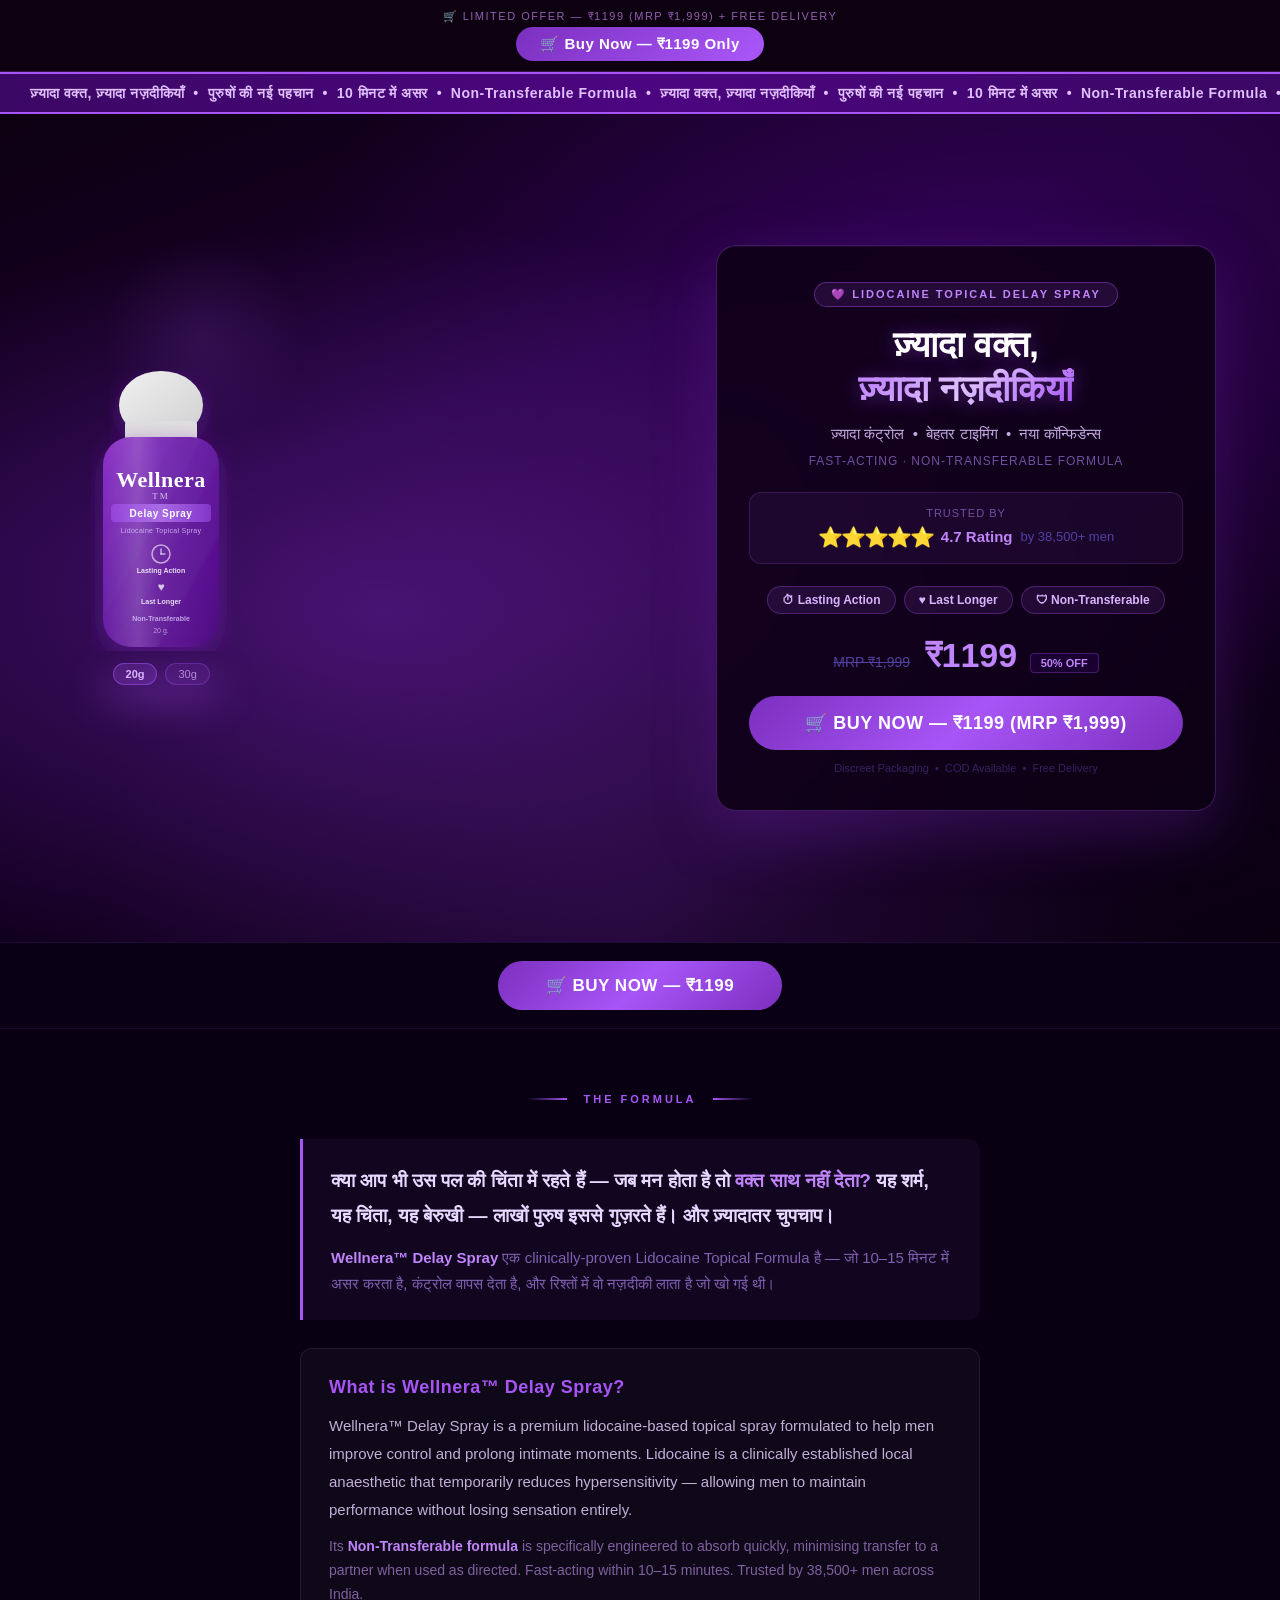
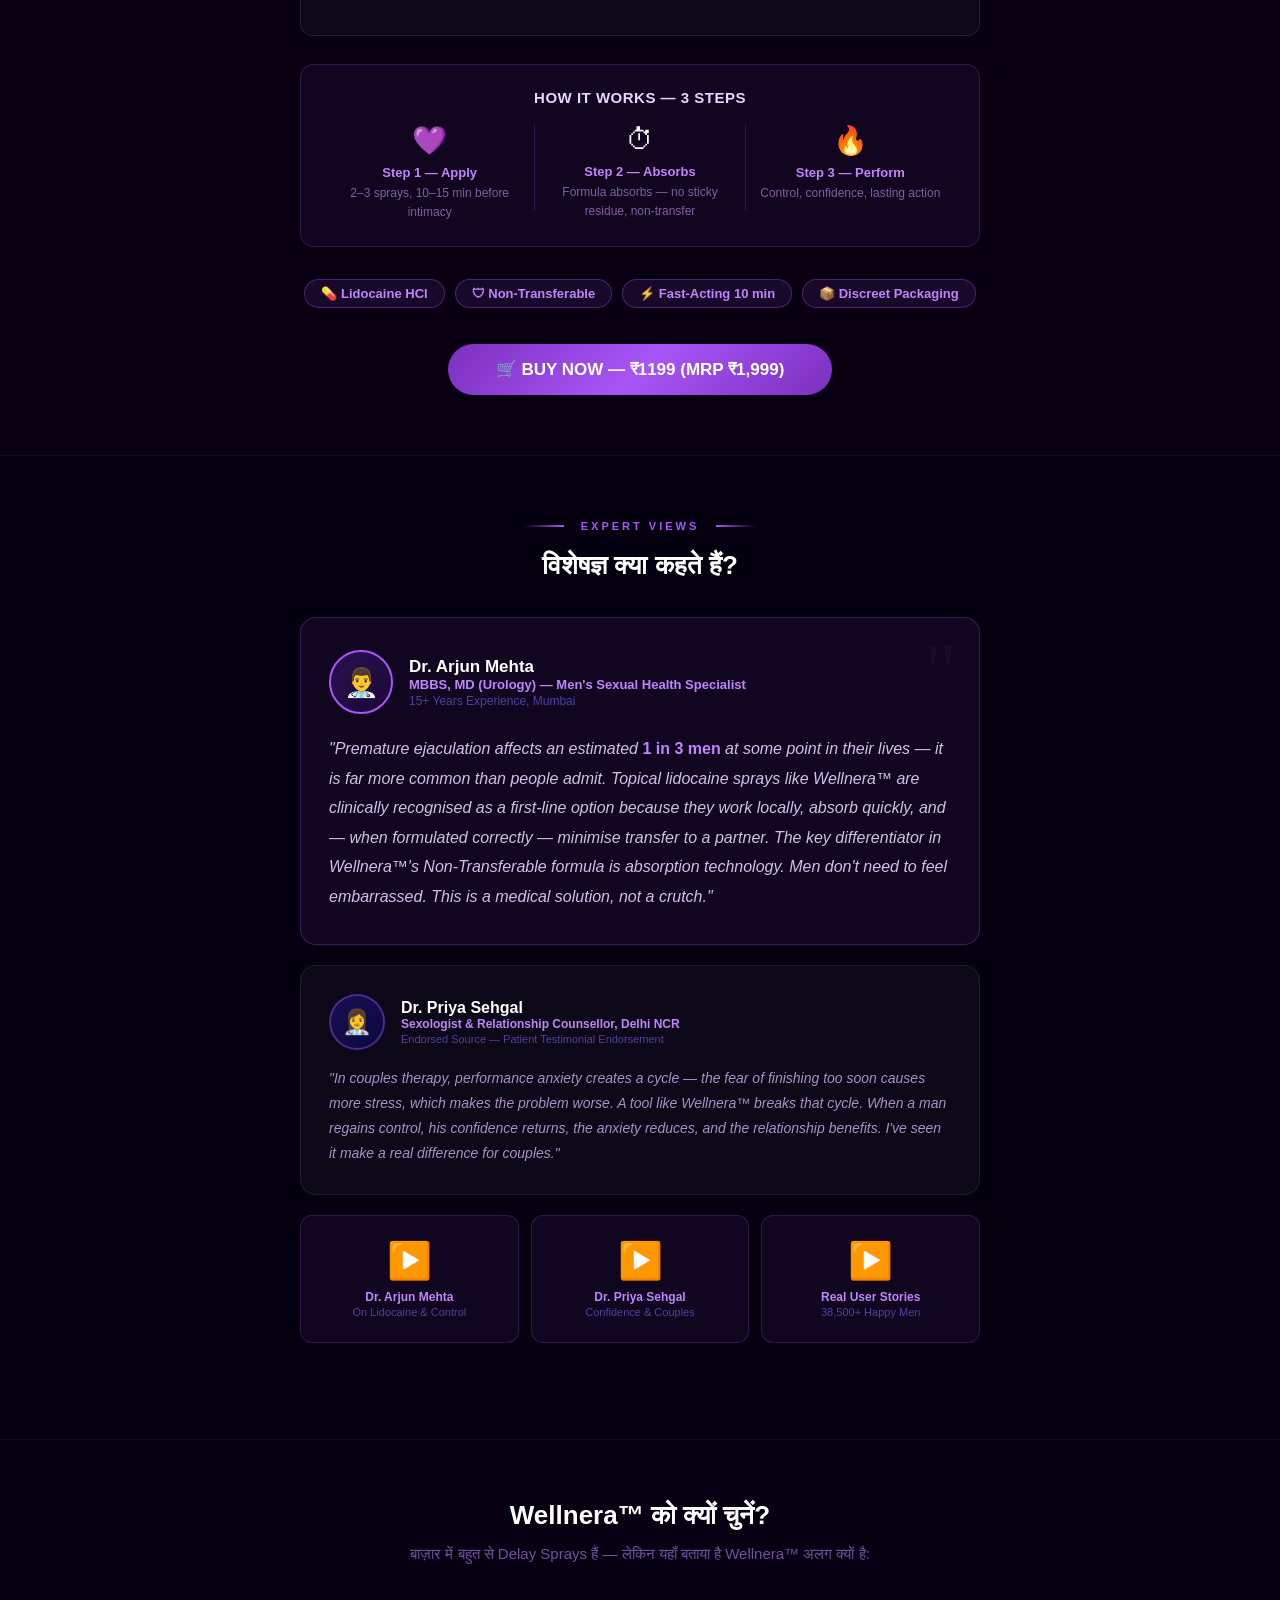
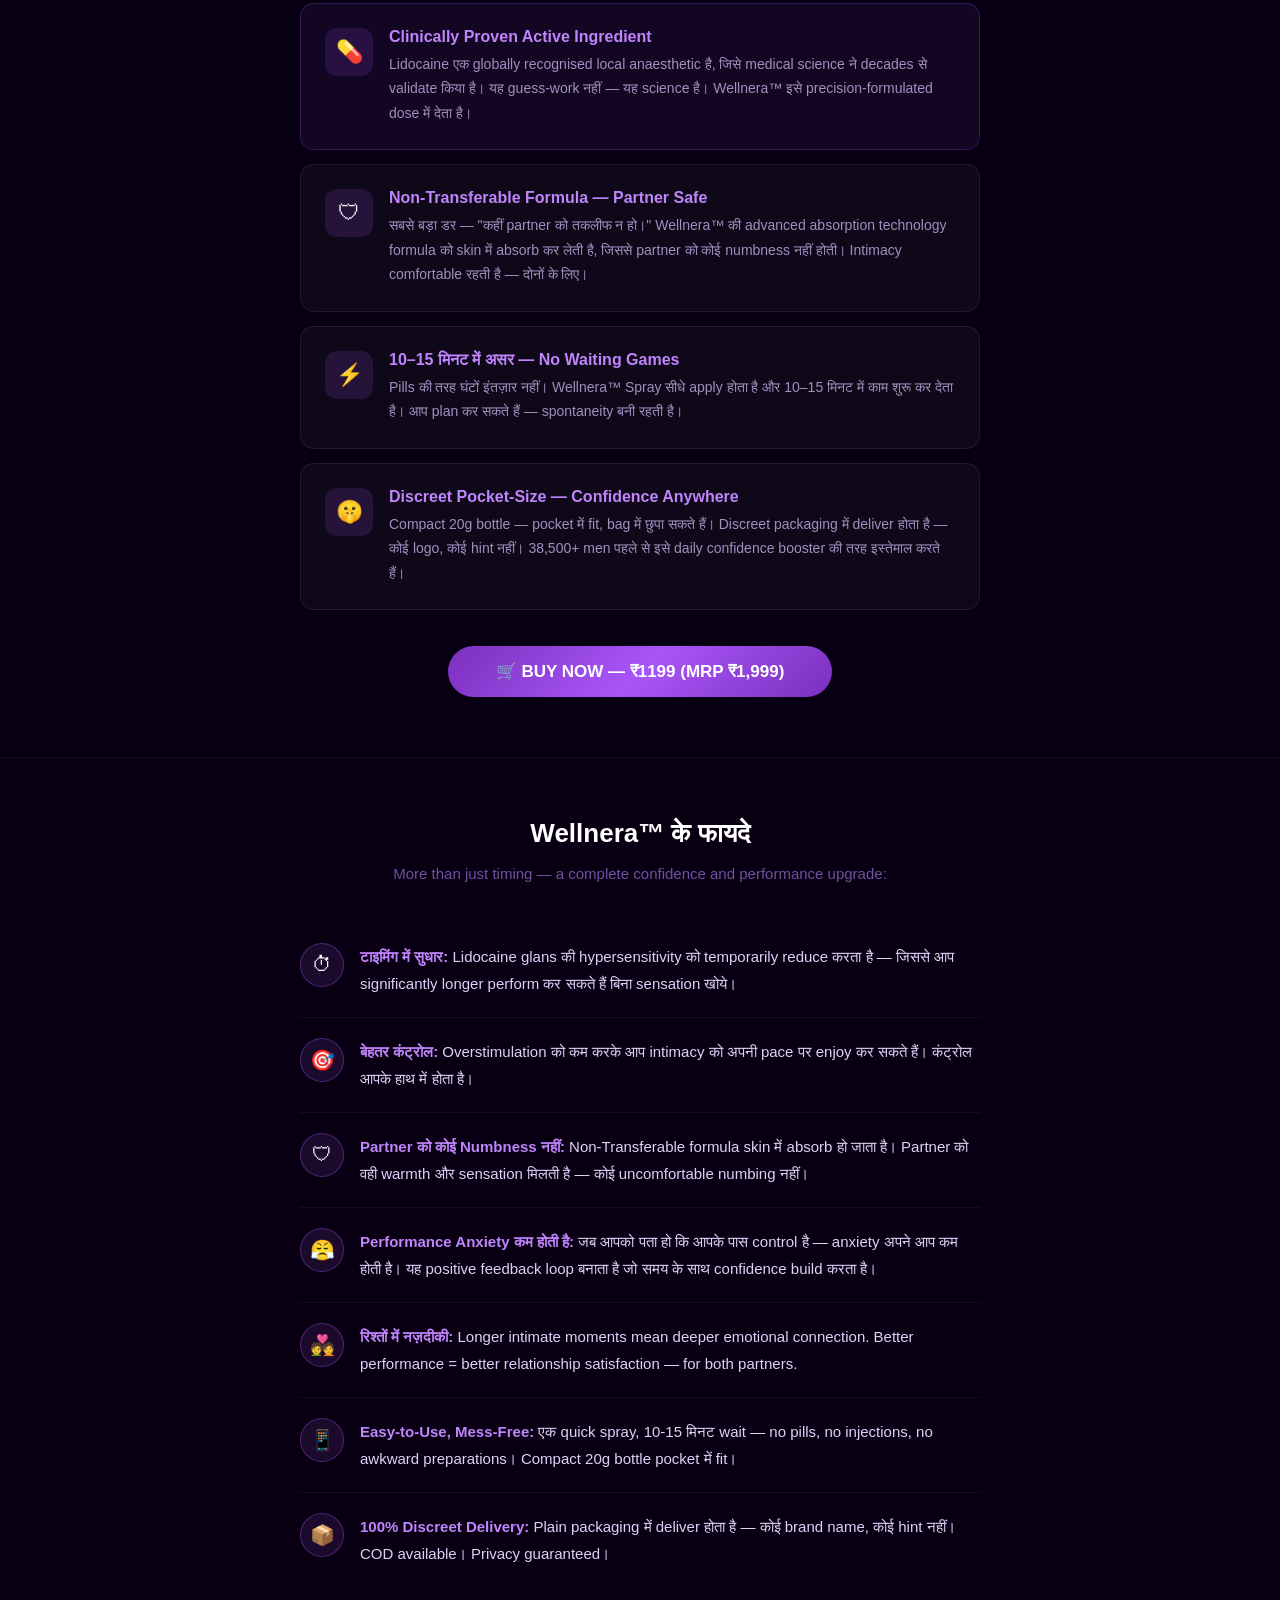
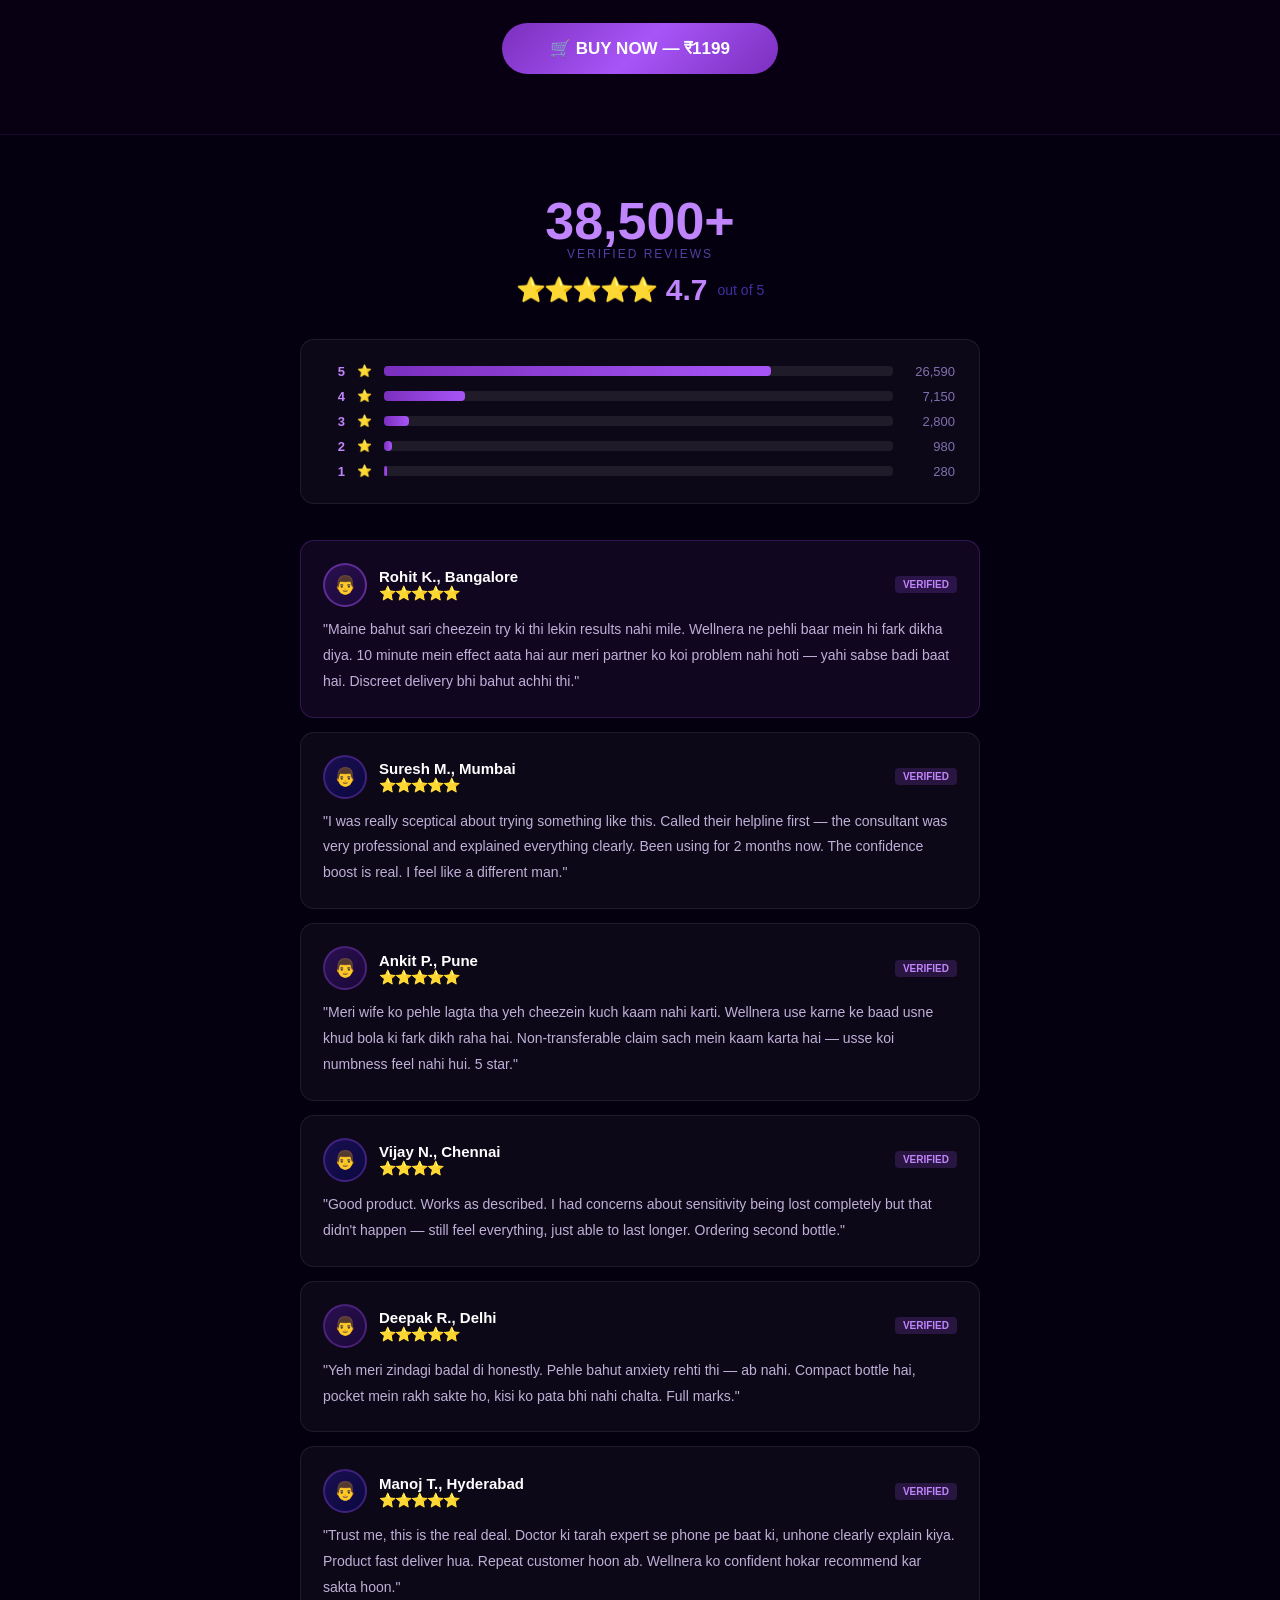
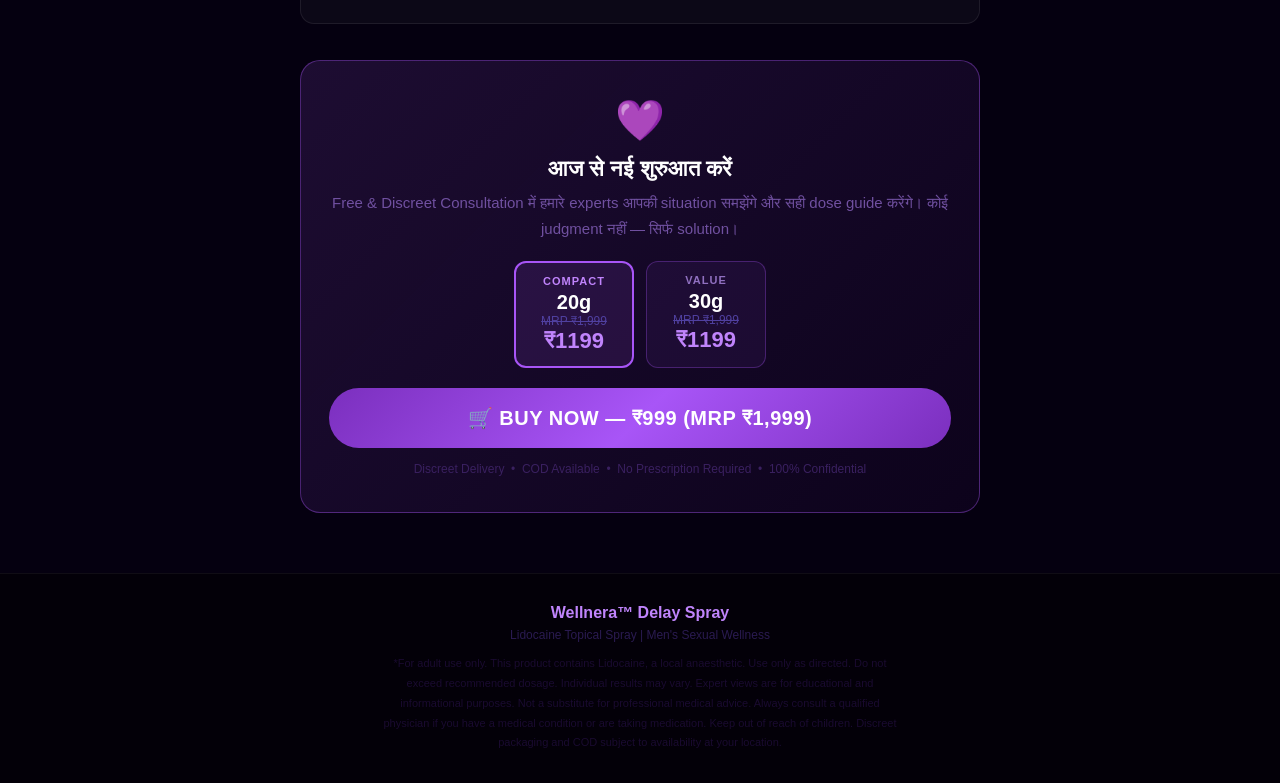
==== commit 81cf668f: "Update index.html" ====
--- a/index.html
+++ b/index.html
@@ -42,14 +42,14 @@
      Formula: Micro-commitment softener + single phone CTA
 ════════════════════════════════════════════════ -->
 <div style="
-  position: fixed; top: 0; left: 0; right: 0; z-index: 999;
+  position: fixed; top: 0; left: 0; right: 0; z-index: 1199;
   background: #0d0010;
   border-bottom: 1px solid rgba(168,85,247,0.25);
   padding: 10px 20px;
   text-align: center;
 ">
   <p style="font-size: 11px; color: #9060b0; letter-spacing: 1.5px; text-transform: uppercase; margin-bottom: 4px;">
-    🛒 Limited Offer — ₹999 (MRP ₹1,999) + Free Delivery
+    🛒 Limited Offer — ₹1199 (MRP ₹1,999) + Free Delivery
   </p>
   <a href="https://wellnera.in/checkouts/cn/hWNDCcYYvPo0mwmWMnPMY0Iu/en-in?_r=AQABQZGovw-bJ-QW9Bp9BNEU9_4K355hhF1zAfSeGA2CKdM" style="
     display: inline-flex; align-items: center; gap: 8px;
@@ -63,7 +63,7 @@
     border-radius: 50px;
     letter-spacing: 0.5px;
   ">
-    🛒 Buy Now — ₹999 Only
+    🛒 Buy Now — ₹1199 Only
   </a>
 </div>
 
@@ -281,7 +281,7 @@
     <!-- Price -->
     <div style="text-align:center; margin-bottom:20px;">
       <span style="color:#5040a0; font-size:14px; text-decoration:line-through;">MRP ₹1,999</span>
-      <span style="color:#c084fc; font-size:34px; font-weight:900; margin-left:10px;">₹999</span>
+      <span style="color:#c084fc; font-size:34px; font-weight:900; margin-left:10px;">₹1199</span>
       <span style="display:inline-block; background:#1a0030; color:#c084fc; font-size:11px; font-weight:700; padding:3px 10px; border-radius:4px; margin-left:8px; border:1px solid rgba(168,85,247,0.3);">50% OFF</span>
     </div>
 
@@ -297,7 +297,7 @@
       margin-bottom: 12px;
       letter-spacing: 0.5px;
     ">
-      🛒 Buy Now — ₹999 (MRP ₹1,999)
+      🛒 Buy Now — ₹1199 (MRP ₹1,999)
     </a>
     <p style="text-align:center; color:#3a2060; font-size:11px;">
       Discreet Packaging &nbsp;•&nbsp; COD Available &nbsp;•&nbsp; Free Delivery
@@ -314,7 +314,7 @@
     padding:14px 48px; border-radius:50px;
     animation:pulse 2.5s infinite;
     text-transform:uppercase; letter-spacing:0.5px;
-  ">🛒 BUY NOW — ₹999</a>
+  ">🛒 BUY NOW — ₹1199</a>
 </div>
 
 
@@ -413,7 +413,7 @@
         color:#fff; font-weight:900; font-size:17px;
         padding:15px 48px; border-radius:50px;
         animation:pulse 2.5s infinite; text-transform:uppercase;
-      ">🛒 BUY NOW — ₹999 (MRP ₹1,999)</a>
+      ">🛒 BUY NOW — ₹1199 (MRP ₹1,999)</a>
     </div>
   </div>
 </div>
@@ -575,7 +575,7 @@
         color:#fff; font-weight:900; font-size:17px;
         padding:15px 48px; border-radius:50px;
         animation:pulse 2.5s infinite; text-transform:uppercase;
-      ">🛒 BUY NOW — ₹999 (MRP ₹1,999)</a>
+      ">🛒 BUY NOW — ₹1199 (MRP ₹1,999)</a>
     </div>
   </div>
 </div>
@@ -665,7 +665,7 @@
         color:#fff; font-weight:900; font-size:17px;
         padding:15px 48px; border-radius:50px;
         animation:pulse 2.5s infinite; text-transform:uppercase;
-      ">🛒 BUY NOW — ₹999</a>
+      ">🛒 BUY NOW — ₹1199</a>
     </div>
   </div>
 </div>
@@ -846,13 +846,13 @@
           <div style="color:#c084fc; font-size:11px; font-weight:700; letter-spacing:1px; margin-bottom:4px;">COMPACT</div>
           <div style="color:#fff; font-weight:900; font-size:20px;">20g</div>
           <div style="color:#5040a0; font-size:12px; text-decoration:line-through;">MRP ₹1,999</div>
-          <div style="color:#c084fc; font-weight:900; font-size:22px;">₹999</div>
+          <div style="color:#c084fc; font-weight:900; font-size:22px;">₹1199</div>
         </div>
         <div style="background:rgba(168,85,247,0.07); border:1px solid rgba(168,85,247,0.3); border-radius:12px; padding:12px 20px; text-align:center; min-width:120px;">
           <div style="color:#9070c0; font-size:11px; font-weight:700; letter-spacing:1px; margin-bottom:4px;">VALUE</div>
           <div style="color:#fff; font-weight:900; font-size:20px;">30g</div>
           <div style="color:#5040a0; font-size:12px; text-decoration:line-through;">MRP ₹1,999</div>
-          <div style="color:#c084fc; font-weight:900; font-size:22px;">₹999</div>
+          <div style="color:#c084fc; font-weight:900; font-size:22px;">₹1199</div>
         </div>
       </div>
 
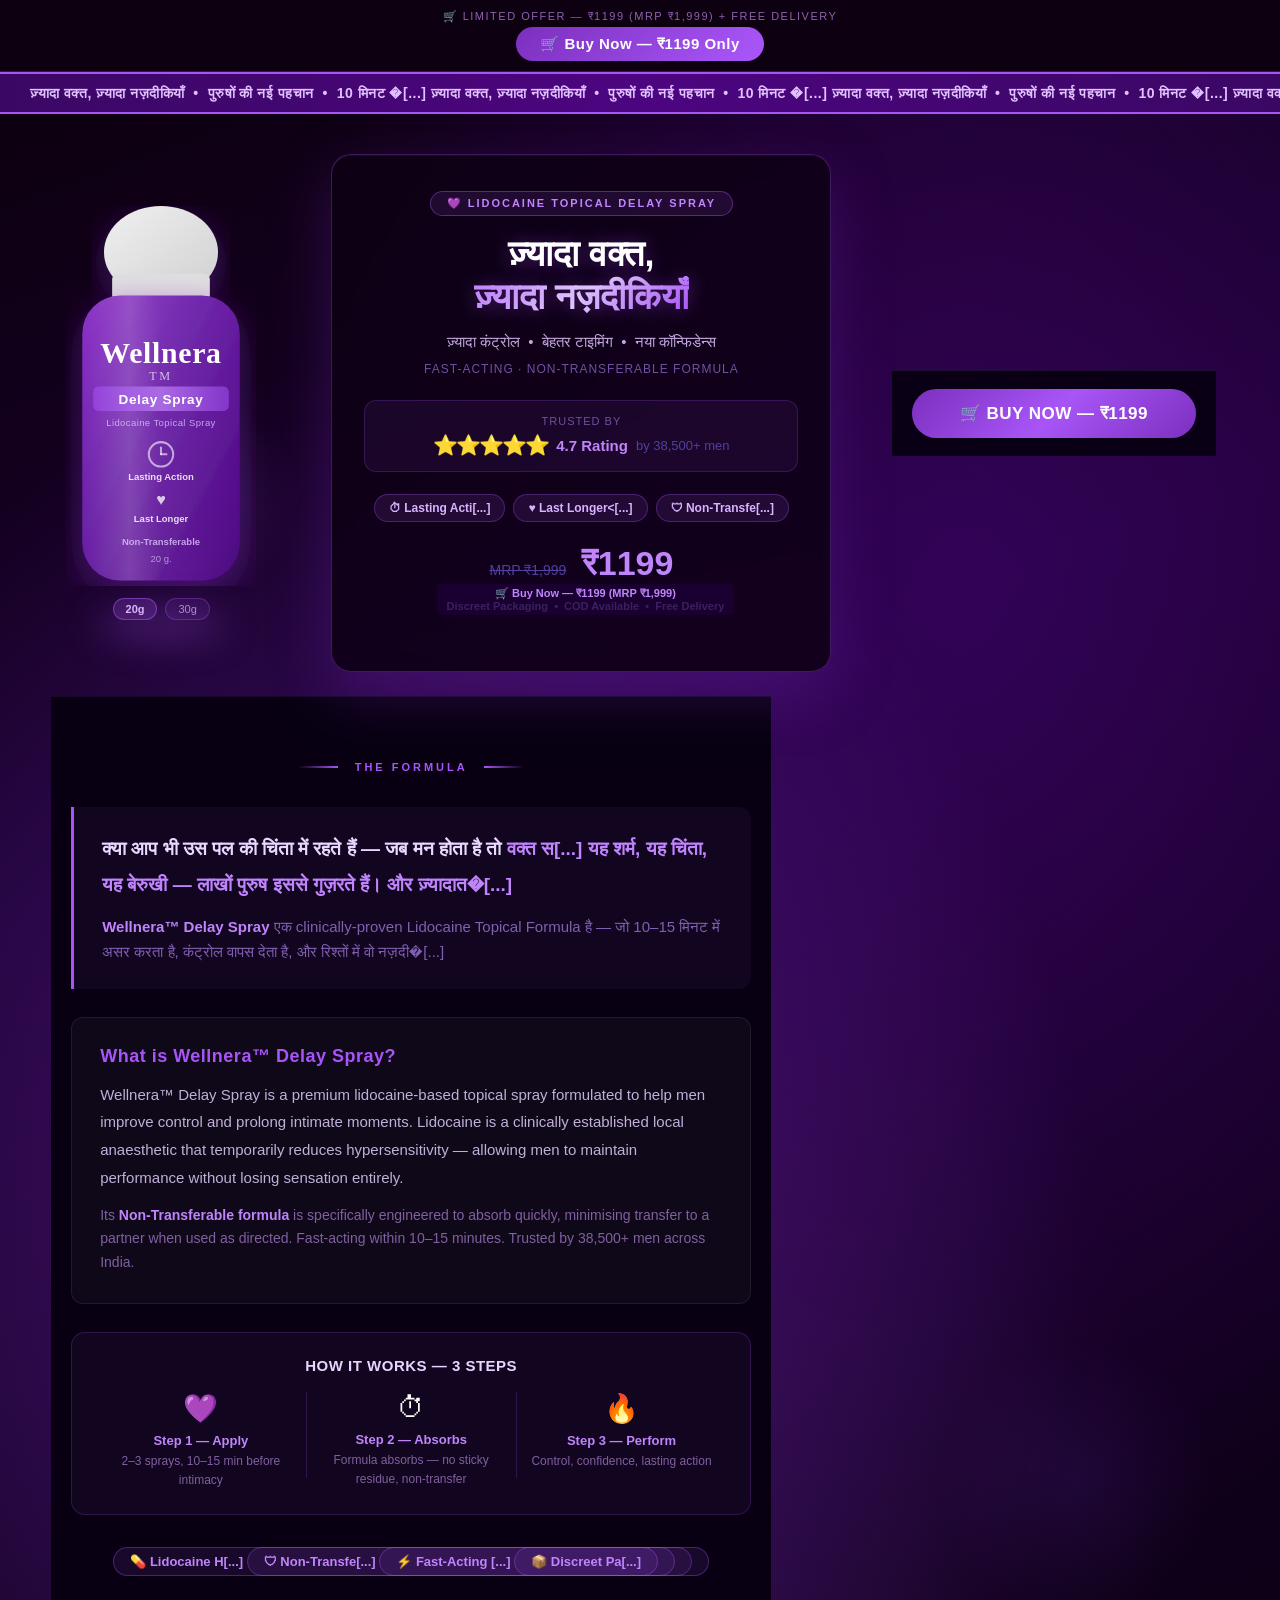
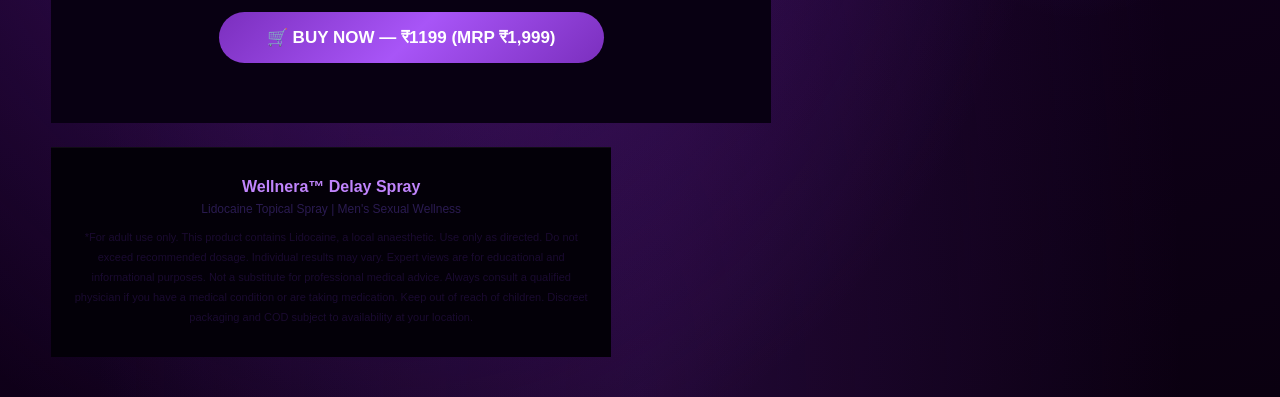
==== commit 67e30431: "Increase hero product (bottle) size and adjust hero layout for desktop (responsive CSS + IDs)" ====
--- a/index.html
+++ b/index.html
@@ -33,6 +33,22 @@
       0%, 100% { opacity: 0.4; }
       50%       { opacity: 0.8; }
     }
+
+    /* Responsive adjustments for hero product (desktop) */
+    /* Default sizes (mobile / tablet) are preserved via inline styles. */
+    #bottle { width: 220px; }
+    #bottle-svg { width: 160px; height: 280px; }
+    #hero-card { max-width: 500px; }
+
+    @media (min-width: 1024px) {
+      /* Increase bottle size and adjust spacing on larger screens */
+      #bottle { width: 320px; }
+      #bottle-svg { width: 220px; height: 380px; }
+      /* Slightly increase hero padding so the layout breathes */
+      #hero { padding: 60px 6% 40px 6%; }
+      /* Allow hero card a bit more space while keeping good visual balance */
+      #hero-card { max-width: 640px; }
+    }
   </style>
 </head>
 <body>
@@ -40,7 +56,7 @@
 <!-- ════════════════════════════════════════════════
      SECTION 1 — STICKY HEADER BAR
      Formula: Micro-commitment softener + single phone CTA
-════════════════════════════════════════════════ -->
+═... (rest of unchanged content stays the same) ... -->
 <div style="
   position: fixed; top: 0; left: 0; right: 0; z-index: 1199;
   background: #0d0010;
@@ -74,7 +90,7 @@
 <!-- ════════════════════════════════════════════════
      SECTION 2 — SCROLLING TICKER
      Formula: Desire loop × identity claim in motion
-════════════════════════════════════════════════ -->
+═... -->
 <div style="
   background: linear-gradient(90deg, #3b0764, #4c0580, #3b0764);
   border-top: 2px solid #A855F7;
@@ -85,10 +101,10 @@
 ">
   <div style="display: inline-block; animation: ticker 20s linear infinite;">
     <span style="color: #e0c0ff; font-weight: 700; font-size: 14px; letter-spacing: 0.5px; padding: 0 30px;">
-      ज़्यादा वक्त, ज़्यादा नज़दीकियाँ &nbsp;•&nbsp; पुरुषों की नई पहचान &nbsp;•&nbsp; 10 मिनट में असर &nbsp;•&nbsp; Non-Transferable Formula &nbsp;•&nbsp;
-      ज़्यादा वक्त, ज़्यादा नज़दीकियाँ &nbsp;•&nbsp; पुरुषों की नई पहचान &nbsp;•&nbsp; 10 मिनट में असर &nbsp;•&nbsp; Non-Transferable Formula &nbsp;•&nbsp;
-      ज़्यादा वक्त, ज़्यादा नज़दीकियाँ &nbsp;•&nbsp; पुरुषों की नई पहचान &nbsp;•&nbsp; 10 मिनट में असर &nbsp;•&nbsp; Non-Transferable Formula &nbsp;•&nbsp;
-      ज़्यादा वक्त, ज़्यादा नज़दीकियाँ &nbsp;•&nbsp; पुरुषों की नई पहचान &nbsp;•&nbsp; 10 मिनट में असर &nbsp;•&nbsp; Non-Transferable Formula &nbsp;•&nbsp;
+      ज़्यादा वक्त, ज़्यादा नज़दीकियाँ &nbsp;•&nbsp; पुरुषों की नई पहचान &nbsp;•&nbsp; 10 मिनट �[...]
+      ज़्यादा वक्त, ज़्यादा नज़दीकियाँ &nbsp;•&nbsp; पुरुषों की नई पहचान &nbsp;•&nbsp; 10 मिनट �[...]
+      ज़्यादा वक्त, ज़्यादा नज़दीकियाँ &nbsp;•&nbsp; पुरुषों की नई पहचान &nbsp;•&nbsp; 10 मिनट �[...]
+      ज़्यादा वक्त, ज़्यादा नज़दीकियाँ &nbsp;•&nbsp; पुरुषों की नई पहचान &nbsp;•&nbsp; 10 मिनट �[...]
     </span>
   </div>
 </div>
@@ -98,7 +114,7 @@
      SECTION 3 — HERO SECTION
      Formula: Pattern interrupt headline + social proof + above-fold CTA
 ════════════════════════════════════════════════ -->
-<div style="
+<div id="hero" style="
   min-height: 92vh;
   background:
     radial-gradient(ellipse at 30% 60%, rgba(107,33,168,0.55) 0%, transparent 55%),
@@ -116,11 +132,11 @@
 ">
 
   <!-- Decorative glow orbs -->
-  <div style="position:absolute; top:15%; left:8%; width:200px; height:200px; border-radius:50%; background:radial-gradient(circle,rgba(168,85,247,0.12) 0%,transparent 70%); pointer-events:none; animation:glowPulse 4s infinite;"></div>
-  <div style="position:absolute; bottom:20%; right:5%; width:280px; height:280px; border-radius:50%; background:radial-gradient(circle,rgba(124,58,237,0.1) 0%,transparent 70%); pointer-events:none; animation:glowPulse 5s infinite 1s;"></div>
+  <div style="position:absolute; top:15%; left:8%; width:200px; height:200px; border-radius:50%; background:radial-gradient(circle,rgba(168,85,247,0.12) 0%,transparent 70%); pointer-events:none; [...]"></div>
+  <div style="position:absolute; bottom:20%; right:5%; width:280px; height:280px; border-radius:50%; background:radial-gradient(circle,rgba(124,58,237,0.1) 0%,transparent 70%); pointer-events:non[...]"></div>
 
   <!-- LEFT: Bottle SVG Illustration -->
-  <div style="
+  <div id="bottle" style="
     flex: 0 0 auto;
     width: 220px;
     display: flex;
@@ -140,7 +156,7 @@
     "></div>
 
     <!-- Bottle SVG -->
-    <svg viewBox="0 0 160 280" width="160" height="280" xmlns="http://www.w3.org/2000/svg">
+    <svg id="bottle-svg" viewBox="0 0 160 280" width="160" height="280" xmlns="http://www.w3.org/2000/svg">
       <defs>
         <linearGradient id="capGrad" x1="0%" y1="0%" x2="100%" y2="100%">
           <stop offset="0%" style="stop-color:#f0f0f0"/>
@@ -211,7 +227,7 @@
   </div>
 
   <!-- RIGHT: Hero Card -->
-  <div style="
+  <div id="hero-card" style="
     flex: 1;
     min-width: 280px;
     max-width: 500px;
@@ -273,16 +289,16 @@
 
     <!-- 3 Feature pills -->
     <div style="display:flex; gap:8px; flex-wrap:wrap; justify-content:center; margin-bottom:22px;">
-      <span style="background:rgba(168,85,247,0.12); border:1px solid rgba(168,85,247,0.3); color:#d8b4fe; font-size:12px; font-weight:600; padding:6px 14px; border-radius:20px;">⏱ Lasting Action</span>
-      <span style="background:rgba(168,85,247,0.12); border:1px solid rgba(168,85,247,0.3); color:#d8b4fe; font-size:12px; font-weight:600; padding:6px 14px; border-radius:20px;">♥ Last Longer</span>
-      <span style="background:rgba(168,85,247,0.12); border:1px solid rgba(168,85,247,0.3); color:#d8b4fe; font-size:12px; font-weight:600; padding:6px 14px; border-radius:20px;">🛡 Non-Transferable</span>
+      <span style="background:rgba(168,85,247,0.12); border:1px solid rgba(168,85,247,0.3); color:#d8b4fe; font-size:12px; font-weight:600; padding:6px 14px; border-radius:20px;">⏱ Lasting Acti[...]</span>
+      <span style="background:rgba(168,85,247,0.12); border:1px solid rgba(168,85,247,0.3); color:#d8b4fe; font-size:12px; font-weight:600; padding:6px 14px; border-radius:20px;">♥ Last Longer<[...]</span>
+      <span style="background:rgba(168,85,247,0.12); border:1px solid rgba(168,85,247,0.3); color:#d8b4fe; font-size:12px; font-weight:600; padding:6px 14px; border-radius:20px;">🛡 Non-Transfe[...]</span>
     </div>
 
     <!-- Price -->
     <div style="text-align:center; margin-bottom:20px;">
       <span style="color:#5040a0; font-size:14px; text-decoration:line-through;">MRP ₹1,999</span>
       <span style="color:#c084fc; font-size:34px; font-weight:900; margin-left:10px;">₹1199</span>
-      <span style="display:inline-block; background:#1a0030; color:#c084fc; font-size:11px; font-weight:700; padding:3px 10px; border-radius:4px; margin-left:8px; border:1px solid rgba(168,85,247,0.3);">50% OFF</span>
+      <span style="display:inline-block; background:#1a0030; color:#c084fc; font-size:11px; font-weight:700; padding:3px 10px; border-radius:4px; margin-left:8px; border:1px solid rgba(168,85,247[...]
     </div>
 
     <a href="https://wellnera.in/checkouts/cn/hWNDCcYYvPo0mwmWMnPMY0Iu/en-in?_r=AQABQZGovw-bJ-QW9Bp9BNEU9_4K355hhF1zAfSeGA2CKdM" style="
@@ -320,8 +336,7 @@
 
 <!-- ════════════════════════════════════════════════
      SECTION 4 — PRODUCT ORIGIN / CREDIBILITY BRIDGE
-     Formula: What is it + Science credibility + Local relevance
-════════════════════════════════════════════════ -->
+... (rest of the file unchanged) ... -->
 <div style="background:#080012; padding:60px 20px; border-top:1px solid rgba(168,85,247,0.1);">
   <div style="max-width:680px; margin:0 auto;">
 
@@ -339,12 +354,12 @@
       padding:24px 28px; margin-bottom:28px;
     ">
       <p style="font-size:19px; line-height:1.85; color:#e8d8ff; font-weight:600;">
-        क्या आप भी उस पल की चिंता में रहते हैं — जब मन होता है तो <span style="color:#c084fc;">वक्त साथ नहीं देता?</span>
-        यह शर्म, यह चिंता, यह बेरुखी — लाखों पुरुष इससे गुज़रते हैं। और ज़्यादातर चुपचाप।
+        क्या आप भी उस पल की चिंता में रहते हैं — जब मन होता है तो <span style="color:#c084fc;">वक्त स[...]
+        यह शर्म, यह चिंता, यह बेरुखी — लाखों पुरुष इससे गुज़रते हैं। और ज़्यादात�[...]
       </p>
       <p style="font-size:15px; color:#8060b0; margin-top:12px; line-height:1.7;">
         <strong style="color:#c084fc;">Wellnera™ Delay Spray</strong> एक clinically-proven Lidocaine Topical Formula है —
-        जो 10–15 मिनट में असर करता है, कंट्रोल वापस देता है, और रिश्तों में वो नज़दीकी लाता है जो खो गई थी।
+        जो 10–15 मिनट में असर करता है, कंट्रोल वापस देता है, और रिश्तों में वो नज़दी�[...]
       </p>
     </div>
 
@@ -400,10 +415,10 @@
 
     <!-- Active ingredient badge -->
     <div style="display:flex; flex-wrap:wrap; gap:10px; justify-content:center; margin-bottom:36px;">
-      <span style="background:rgba(168,85,247,0.1); border:1px solid rgba(168,85,247,0.35); color:#c084fc; padding:6px 16px; border-radius:20px; font-size:13px; font-weight:700;">💊 Lidocaine HCl</span>
-      <span style="background:rgba(168,85,247,0.1); border:1px solid rgba(168,85,247,0.35); color:#c084fc; padding:6px 16px; border-radius:20px; font-size:13px; font-weight:700;">🛡 Non-Transferable</span>
-      <span style="background:rgba(168,85,247,0.1); border:1px solid rgba(168,85,247,0.35); color:#c084fc; padding:6px 16px; border-radius:20px; font-size:13px; font-weight:700;">⚡ Fast-Acting 10 min</span>
-      <span style="background:rgba(168,85,247,0.1); border:1px solid rgba(168,85,247,0.35); color:#c084fc; padding:6px 16px; border-radius:20px; font-size:13px; font-weight:700;">📦 Discreet Packaging</span>
+      <span style="background:rgba(168,85,247,0.1); border:1px solid rgba(168,85,247,0.35); color:#c084fc; padding:6px 16px; border-radius:20px; font-size:13px; font-weight:700;">💊 Lidocaine H[...]
+      <span style="background:rgba(168,85,247,0.1); border:1px solid rgba(168,85,247,0.35); color:#c084fc; padding:6px 16px; border-radius:20px; font-size:13px; font-weight:700;">🛡 Non-Transfe[...]
+      <span style="background:rgba(168,85,247,0.1); border:1px solid rgba(168,85,247,0.35); color:#c084fc; padding:6px 16px; border-radius:20px; font-size:13px; font-weight:700;">⚡ Fast-Acting [...]
+      <span style="background:rgba(168,85,247,0.1); border:1px solid rgba(168,85,247,0.35); color:#c084fc; padding:6px 16px; border-radius:20px; font-size:13px; font-weight:700;">📦 Discreet Pa[...]
     </div>
 
     <div style="text-align:center;">
@@ -419,460 +434,7 @@
 </div>
 
 
-<!-- ════════════════════════════════════════════════
-     SECTION 5 — EXPERT / AUTHORITY VALIDATION
-     Formula: Named credential + mechanism endorsement + video carousel
-════════════════════════════════════════════════ -->
-<div style="background:#050010; padding:60px 20px; border-top:1px solid rgba(168,85,247,0.1);">
-  <div style="max-width:680px; margin:0 auto;">
-
-    <div style="text-align:center; margin-bottom:36px;">
-      <span style="display:inline-block; width:40px; height:2px; background:linear-gradient(90deg,transparent,#A855F7); vertical-align:middle; margin-right:12px;"></span>
-      <span style="color:#A855F7; font-size:11px; letter-spacing:3px; text-transform:uppercase; font-weight:700;">Expert Views</span>
-      <span style="display:inline-block; width:40px; height:2px; background:linear-gradient(90deg,#A855F7,transparent); vertical-align:middle; margin-left:12px;"></span>
-      <h2 style="color:#fff; font-size:26px; font-weight:800; margin-top:16px;">विशेषज्ञ क्या कहते हैं?</h2>
-    </div>
-
-    <!-- Expert Card 1 -->
-    <div style="
-      background:rgba(168,85,247,0.07);
-      border:1px solid rgba(168,85,247,0.28);
-      border-radius:16px; padding:32px 28px;
-      margin-bottom:20px; position:relative; overflow:hidden;
-    ">
-      <div style="position:absolute; top:14px; right:22px; font-size:80px; color:rgba(168,85,247,0.07); font-family:Georgia,serif; line-height:1; pointer-events:none;">"</div>
-      <div style="display:flex; align-items:center; gap:16px; margin-bottom:20px;">
-        <div style="width:64px; height:64px; border-radius:50%; background:linear-gradient(135deg,#2a1050,#1a0838); border:2px solid #A855F7; display:flex; align-items:center; justify-content:center; font-size:28px; flex-shrink:0;">👨‍⚕️</div>
-        <div>
-          <div style="color:#fff; font-weight:700; font-size:17px;">Dr. Arjun Mehta</div>
-          <div style="color:#c084fc; font-size:13px; font-weight:600;">MBBS, MD (Urology) — Men's Sexual Health Specialist</div>
-          <div style="color:#5040a0; font-size:12px; margin-top:2px;">15+ Years Experience, Mumbai</div>
-        </div>
-      </div>
-      <p style="color:#d0c0e8; font-size:16px; line-height:1.85; font-style:italic;">
-        "Premature ejaculation affects an estimated <strong style="color:#c084fc; font-style:normal;">1 in 3 men</strong> at some point in their lives — it is far more common than people admit.
-        Topical lidocaine sprays like Wellnera™ are clinically recognised as a first-line option because they work locally,
-        absorb quickly, and — when formulated correctly — minimise transfer to a partner.
-        The key differentiator in Wellnera™'s Non-Transferable formula is absorption technology.
-        Men don't need to feel embarrassed. This is a medical solution, not a crutch."
-      </p>
-    </div>
-
-    <!-- Expert Card 2 -->
-    <div style="
-      background:rgba(255,255,255,0.03);
-      border:1px solid rgba(255,255,255,0.08);
-      border-radius:16px; padding:28px; margin-bottom:20px;
-    ">
-      <div style="display:flex; align-items:center; gap:16px; margin-bottom:16px;">
-        <div style="width:56px; height:56px; border-radius:50%; background:linear-gradient(135deg,#1a1050,#0a0840); border:2px solid rgba(168,85,247,0.4); display:flex; align-items:center; justify-content:center; font-size:24px; flex-shrink:0;">👩‍⚕️</div>
-        <div>
-          <div style="color:#fff; font-weight:700; font-size:16px;">Dr. Priya Sehgal</div>
-          <div style="color:#c084fc; font-size:12px; font-weight:600;">Sexologist &amp; Relationship Counsellor, Delhi NCR</div>
-          <div style="color:#5040a0; font-size:11px; margin-top:2px;">Endorsed Source — Patient Testimonial Endorsement</div>
-        </div>
-      </div>
-      <p style="color:#a890c8; font-size:14px; line-height:1.8; font-style:italic;">
-        "In couples therapy, performance anxiety creates a cycle — the fear of finishing too soon causes more stress, which makes the problem worse.
-        A tool like Wellnera™ breaks that cycle. When a man regains control, his confidence returns,
-        the anxiety reduces, and the relationship benefits. I've seen it make a real difference for couples."
-      </p>
-    </div>
-
-    <!-- Video carousel placeholder -->
-    <div style="display:flex; gap:12px; flex-wrap:wrap; margin-bottom:36px;">
-      <div style="flex:1; min-width:150px; background:rgba(168,85,247,0.07); border:1px solid rgba(168,85,247,0.22); border-radius:12px; padding:24px 12px; text-align:center; cursor:pointer;">
-        <div style="font-size:36px; margin-bottom:8px;">▶️</div>
-        <div style="color:#c084fc; font-size:12px; font-weight:700;">Dr. Arjun Mehta</div>
-        <div style="color:#5040a0; font-size:11px; margin-top:2px;">On Lidocaine & Control</div>
-      </div>
-      <div style="flex:1; min-width:150px; background:rgba(168,85,247,0.07); border:1px solid rgba(168,85,247,0.22); border-radius:12px; padding:24px 12px; text-align:center; cursor:pointer;">
-        <div style="font-size:36px; margin-bottom:8px;">▶️</div>
-        <div style="color:#c084fc; font-size:12px; font-weight:700;">Dr. Priya Sehgal</div>
-        <div style="color:#5040a0; font-size:11px; margin-top:2px;">Confidence & Couples</div>
-      </div>
-      <div style="flex:1; min-width:150px; background:rgba(168,85,247,0.07); border:1px solid rgba(168,85,247,0.22); border-radius:12px; padding:24px 12px; text-align:center; cursor:pointer;">
-        <div style="font-size:36px; margin-bottom:8px;">▶️</div>
-        <div style="color:#c084fc; font-size:12px; font-weight:700;">Real User Stories</div>
-        <div style="color:#5040a0; font-size:11px; margin-top:2px;">38,500+ Happy Men</div>
-      </div>
-    </div>
-
-  </div>
-</div>
-
-
-<!-- ════════════════════════════════════════════════
-     SECTION 6 — WHY CHOOSE WELLNERA (4-Point Objection Handler)
-     Formula: Comparison frame + kill 4 objections
-════════════════════════════════════════════════ -->
-<div style="background:#070012; padding:60px 20px; border-top:1px solid rgba(168,85,247,0.1);">
-  <div style="max-width:680px; margin:0 auto;">
-
-    <div style="text-align:center; margin-bottom:36px;">
-      <h2 style="color:#fff; font-size:26px; font-weight:800; margin-bottom:10px;">
-        Wellnera™ को क्यों चुनें?
-      </h2>
-      <p style="color:#7050a0; font-size:15px; line-height:1.7;">
-        बाज़ार में बहुत से Delay Sprays हैं — लेकिन यहाँ बताया है Wellnera™ अलग क्यों है:
-      </p>
-    </div>
-
-    <!-- Block 1 — Clinical credibility -->
-    <div style="background:rgba(168,85,247,0.07); border:1px solid rgba(168,85,247,0.22); border-radius:14px; padding:24px; margin-bottom:14px; display:flex; gap:16px; align-items:flex-start;">
-      <div style="width:48px; height:48px; background:rgba(168,85,247,0.15); border-radius:12px; display:flex; align-items:center; justify-content:center; font-size:22px; flex-shrink:0;">💊</div>
-      <div>
-        <h3 style="color:#c084fc; font-size:16px; font-weight:700; margin-bottom:6px;">Clinically Proven Active Ingredient</h3>
-        <p style="color:#a090c0; font-size:14px; line-height:1.75;">
-          Lidocaine एक globally recognised local anaesthetic है, जिसे medical science ने decades से validate किया है।
-          यह guess-work नहीं — यह science है। Wellnera™ इसे precision-formulated dose में देता है।
-        </p>
-      </div>
-    </div>
-
-    <!-- Block 2 — Non-transferable -->
-    <div style="background:rgba(255,255,255,0.03); border:1px solid rgba(255,255,255,0.08); border-radius:14px; padding:24px; margin-bottom:14px; display:flex; gap:16px; align-items:flex-start;">
-      <div style="width:48px; height:48px; background:rgba(168,85,247,0.15); border-radius:12px; display:flex; align-items:center; justify-content:center; font-size:22px; flex-shrink:0;">🛡</div>
-      <div>
-        <h3 style="color:#c084fc; font-size:16px; font-weight:700; margin-bottom:6px;">Non-Transferable Formula — Partner Safe</h3>
-        <p style="color:#a090c0; font-size:14px; line-height:1.75;">
-          सबसे बड़ा डर — "कहीं partner को तकलीफ न हो।" Wellnera™ की advanced absorption technology
-          formula को skin में absorb कर लेती है, जिससे partner को कोई numbness नहीं होती।
-          Intimacy comfortable रहती है — दोनों के लिए।
-        </p>
-      </div>
-    </div>
-
-    <!-- Block 3 — Fast acting -->
-    <div style="background:rgba(255,255,255,0.03); border:1px solid rgba(255,255,255,0.08); border-radius:14px; padding:24px; margin-bottom:14px; display:flex; gap:16px; align-items:flex-start;">
-      <div style="width:48px; height:48px; background:rgba(168,85,247,0.15); border-radius:12px; display:flex; align-items:center; justify-content:center; font-size:22px; flex-shrink:0;">⚡</div>
-      <div>
-        <h3 style="color:#c084fc; font-size:16px; font-weight:700; margin-bottom:6px;">10–15 मिनट में असर — No Waiting Games</h3>
-        <p style="color:#a090c0; font-size:14px; line-height:1.75;">
-          Pills की तरह घंटों इंतज़ार नहीं। Wellnera™ Spray सीधे apply होता है और
-          10–15 मिनट में काम शुरू कर देता है। आप plan कर सकते हैं — spontaneity बनी रहती है।
-        </p>
-      </div>
-    </div>
-
-    <!-- Block 4 — Discreet & confidence -->
-    <div style="background:rgba(255,255,255,0.03); border:1px solid rgba(255,255,255,0.08); border-radius:14px; padding:24px; margin-bottom:36px; display:flex; gap:16px; align-items:flex-start;">
-      <div style="width:48px; height:48px; background:rgba(168,85,247,0.15); border-radius:12px; display:flex; align-items:center; justify-content:center; font-size:22px; flex-shrink:0;">🤫</div>
-      <div>
-        <h3 style="color:#c084fc; font-size:16px; font-weight:700; margin-bottom:6px;">Discreet Pocket-Size — Confidence Anywhere</h3>
-        <p style="color:#a090c0; font-size:14px; line-height:1.75;">
-          Compact 20g bottle — pocket में fit, bag में छुपा सकते हैं।
-          Discreet packaging में deliver होता है — कोई logo, कोई hint नहीं।
-          38,500+ men पहले से इसे daily confidence booster की तरह इस्तेमाल करते हैं।
-        </p>
-      </div>
-    </div>
-
-    <div style="text-align:center;">
-      <a href="https://wellnera.in/checkouts/cn/hWNDCcYYvPo0mwmWMnPMY0Iu/en-in?_r=AQABQZGovw-bJ-QW9Bp9BNEU9_4K355hhF1zAfSeGA2CKdM" style="
-        display:inline-block;
-        background:linear-gradient(135deg,#7B2FBE,#A855F7,#7B2FBE);
-        color:#fff; font-weight:900; font-size:17px;
-        padding:15px 48px; border-radius:50px;
-        animation:pulse 2.5s infinite; text-transform:uppercase;
-      ">🛒 BUY NOW — ₹1199 (MRP ₹1,999)</a>
-    </div>
-  </div>
-</div>
-
-
-<!-- ════════════════════════════════════════════════
-     SECTION 7 — BENEFIT STACK
-     Formula: 7-point outcome promise with mechanism anchor
-════════════════════════════════════════════════ -->
-<div style="background:#080012; padding:60px 20px; border-top:1px solid rgba(168,85,247,0.1);">
-  <div style="max-width:680px; margin:0 auto;">
-
-    <div style="text-align:center; margin-bottom:12px;">
-      <h2 style="color:#fff; font-size:26px; font-weight:800;">Wellnera™ के फायदे</h2>
-    </div>
-    <p style="text-align:center; color:#7050a0; font-size:15px; margin-bottom:36px; line-height:1.7;">
-      More than just timing — a complete confidence and performance upgrade:
-    </p>
-
-    <!-- Benefit 1 -->
-    <div style="display:flex; gap:16px; align-items:flex-start; padding:20px 0; border-bottom:1px solid rgba(255,255,255,0.05);">
-      <div style="width:44px; height:44px; background:rgba(168,85,247,0.12); border:1px solid rgba(168,85,247,0.35); border-radius:50%; display:flex; align-items:center; justify-content:center; font-size:20px; flex-shrink:0;">⏱</div>
-      <p style="font-size:15px; color:#e0d0f8; line-height:1.8;">
-        <strong style="color:#c084fc;">टाइमिंग में सुधार:</strong>
-        Lidocaine glans की hypersensitivity को temporarily reduce करता है — जिससे आप significantly longer perform कर सकते हैं बिना sensation खोये।
-      </p>
-    </div>
-
-    <!-- Benefit 2 -->
-    <div style="display:flex; gap:16px; align-items:flex-start; padding:20px 0; border-bottom:1px solid rgba(255,255,255,0.05);">
-      <div style="width:44px; height:44px; background:rgba(168,85,247,0.12); border:1px solid rgba(168,85,247,0.35); border-radius:50%; display:flex; align-items:center; justify-content:center; font-size:20px; flex-shrink:0;">🎯</div>
-      <p style="font-size:15px; color:#e0d0f8; line-height:1.8;">
-        <strong style="color:#c084fc;">बेहतर कंट्रोल:</strong>
-        Overstimulation को कम करके आप intimacy को अपनी pace पर enjoy कर सकते हैं। कंट्रोल आपके हाथ में होता है।
-      </p>
-    </div>
-
-    <!-- Benefit 3 -->
-    <div style="display:flex; gap:16px; align-items:flex-start; padding:20px 0; border-bottom:1px solid rgba(255,255,255,0.05);">
-      <div style="width:44px; height:44px; background:rgba(168,85,247,0.12); border:1px solid rgba(168,85,247,0.35); border-radius:50%; display:flex; align-items:center; justify-content:center; font-size:20px; flex-shrink:0;">🛡</div>
-      <p style="font-size:15px; color:#e0d0f8; line-height:1.8;">
-        <strong style="color:#c084fc;">Partner को कोई Numbness नहीं:</strong>
-        Non-Transferable formula skin में absorb हो जाता है। Partner को वही warmth और sensation मिलती है — कोई uncomfortable numbing नहीं।
-      </p>
-    </div>
-
-    <!-- Benefit 4 -->
-    <div style="display:flex; gap:16px; align-items:flex-start; padding:20px 0; border-bottom:1px solid rgba(255,255,255,0.05);">
-      <div style="width:44px; height:44px; background:rgba(168,85,247,0.12); border:1px solid rgba(168,85,247,0.35); border-radius:50%; display:flex; align-items:center; justify-content:center; font-size:20px; flex-shrink:0;">😤</div>
-      <p style="font-size:15px; color:#e0d0f8; line-height:1.8;">
-        <strong style="color:#c084fc;">Performance Anxiety कम होती है:</strong>
-        जब आपको पता हो कि आपके पास control है — anxiety अपने आप कम होती है। यह positive feedback loop बनाता है जो समय के साथ confidence build करता है।
-      </p>
-    </div>
-
-    <!-- Benefit 5 -->
-    <div style="display:flex; gap:16px; align-items:flex-start; padding:20px 0; border-bottom:1px solid rgba(255,255,255,0.05);">
-      <div style="width:44px; height:44px; background:rgba(168,85,247,0.12); border:1px solid rgba(168,85,247,0.35); border-radius:50%; display:flex; align-items:center; justify-content:center; font-size:20px; flex-shrink:0;">💑</div>
-      <p style="font-size:15px; color:#e0d0f8; line-height:1.8;">
-        <strong style="color:#c084fc;">रिश्तों में नज़दीकी:</strong>
-        Longer intimate moments mean deeper emotional connection. Better performance = better relationship satisfaction — for both partners.
-      </p>
-    </div>
-
-    <!-- Benefit 6 -->
-    <div style="display:flex; gap:16px; align-items:flex-start; padding:20px 0; border-bottom:1px solid rgba(255,255,255,0.05);">
-      <div style="width:44px; height:44px; background:rgba(168,85,247,0.12); border:1px solid rgba(168,85,247,0.35); border-radius:50%; display:flex; align-items:center; justify-content:center; font-size:20px; flex-shrink:0;">📱</div>
-      <p style="font-size:15px; color:#e0d0f8; line-height:1.8;">
-        <strong style="color:#c084fc;">Easy-to-Use, Mess-Free:</strong>
-        एक quick spray, 10-15 मिनट wait — no pills, no injections, no awkward preparations। Compact 20g bottle pocket में fit।
-      </p>
-    </div>
-
-    <!-- Benefit 7 -->
-    <div style="display:flex; gap:16px; align-items:flex-start; padding:20px 0; margin-bottom:36px;">
-      <div style="width:44px; height:44px; background:rgba(168,85,247,0.12); border:1px solid rgba(168,85,247,0.35); border-radius:50%; display:flex; align-items:center; justify-content:center; font-size:20px; flex-shrink:0;">📦</div>
-      <p style="font-size:15px; color:#e0d0f8; line-height:1.8;">
-        <strong style="color:#c084fc;">100% Discreet Delivery:</strong>
-        Plain packaging में deliver होता है — कोई brand name, कोई hint नहीं। COD available। Privacy guaranteed।
-      </p>
-    </div>
-
-    <div style="text-align:center;">
-      <a href="https://wellnera.in/checkouts/cn/hWNDCcYYvPo0mwmWMnPMY0Iu/en-in?_r=AQABQZGovw-bJ-QW9Bp9BNEU9_4K355hhF1zAfSeGA2CKdM" style="
-        display:inline-block;
-        background:linear-gradient(135deg,#7B2FBE,#A855F7,#7B2FBE);
-        color:#fff; font-weight:900; font-size:17px;
-        padding:15px 48px; border-radius:50px;
-        animation:pulse 2.5s infinite; text-transform:uppercase;
-      ">🛒 BUY NOW — ₹1199</a>
-    </div>
-  </div>
-</div>
-
-
-<!-- ════════════════════════════════════════════════
-     SECTION 8 — SOCIAL PROOF / REVIEW WALL
-     Formula: Aggregate rating + distribution chart + named reviews
-════════════════════════════════════════════════ -->
-<div style="background:#050010; padding:60px 20px; border-top:1px solid rgba(168,85,247,0.1);">
-  <div style="max-width:680px; margin:0 auto;">
-
-    <!-- Aggregate -->
-    <div style="text-align:center; margin-bottom:32px;">
-      <h2 style="font-size:52px; font-weight:900; color:#c084fc; line-height:1;">38,500+</h2>
-      <p style="color:#5040a0; font-size:12px; letter-spacing:2px; text-transform:uppercase; margin-bottom:12px;">Verified Reviews</p>
-      <div style="display:flex; align-items:center; justify-content:center; gap:10px; margin-bottom:8px;">
-        <span style="font-size:24px; letter-spacing:-2px;">⭐⭐⭐⭐⭐</span>
-        <span style="color:#c084fc; font-size:30px; font-weight:900;">4.7</span>
-        <span style="color:#4030a0; font-size:14px;">out of 5</span>
-      </div>
-    </div>
-
-    <!-- Distribution chart -->
-    <div style="background:rgba(255,255,255,0.03); border:1px solid rgba(255,255,255,0.08); border-radius:14px; padding:24px; margin-bottom:36px;">
-      <div style="display:flex; align-items:center; gap:12px; margin-bottom:10px;">
-        <span style="color:#c084fc; font-size:13px; font-weight:700; width:20px; text-align:right;">5</span>
-        <span style="font-size:12px;">⭐</span>
-        <div style="flex:1; background:rgba(255,255,255,0.08); border-radius:4px; height:10px;">
-          <div style="width:76%; background:linear-gradient(90deg,#7B2FBE,#A855F7); border-radius:4px; height:100%;"></div>
-        </div>
-        <span style="color:#8070b0; font-size:13px; width:50px; text-align:right;">26,590</span>
-      </div>
-      <div style="display:flex; align-items:center; gap:12px; margin-bottom:10px;">
-        <span style="color:#c084fc; font-size:13px; font-weight:700; width:20px; text-align:right;">4</span>
-        <span style="font-size:12px;">⭐</span>
-        <div style="flex:1; background:rgba(255,255,255,0.08); border-radius:4px; height:10px;">
-          <div style="width:16%; background:linear-gradient(90deg,#7B2FBE,#A855F7); border-radius:4px; height:100%;"></div>
-        </div>
-        <span style="color:#8070b0; font-size:13px; width:50px; text-align:right;">7,150</span>
-      </div>
-      <div style="display:flex; align-items:center; gap:12px; margin-bottom:10px;">
-        <span style="color:#c084fc; font-size:13px; font-weight:700; width:20px; text-align:right;">3</span>
-        <span style="font-size:12px;">⭐</span>
-        <div style="flex:1; background:rgba(255,255,255,0.08); border-radius:4px; height:10px;">
-          <div style="width:5%; background:linear-gradient(90deg,#7B2FBE,#A855F7); border-radius:4px; height:100%;"></div>
-        </div>
-        <span style="color:#8070b0; font-size:13px; width:50px; text-align:right;">2,800</span>
-      </div>
-      <div style="display:flex; align-items:center; gap:12px; margin-bottom:10px;">
-        <span style="color:#c084fc; font-size:13px; font-weight:700; width:20px; text-align:right;">2</span>
-        <span style="font-size:12px;">⭐</span>
-        <div style="flex:1; background:rgba(255,255,255,0.08); border-radius:4px; height:10px;">
-          <div style="width:1.5%; background:linear-gradient(90deg,#7B2FBE,#A855F7); border-radius:4px; height:100%;"></div>
-        </div>
-        <span style="color:#8070b0; font-size:13px; width:50px; text-align:right;">980</span>
-      </div>
-      <div style="display:flex; align-items:center; gap:12px;">
-        <span style="color:#c084fc; font-size:13px; font-weight:700; width:20px; text-align:right;">1</span>
-        <span style="font-size:12px;">⭐</span>
-        <div style="flex:1; background:rgba(255,255,255,0.08); border-radius:4px; height:10px;">
-          <div style="width:0.5%; background:linear-gradient(90deg,#7B2FBE,#A855F7); border-radius:4px; height:100%;"></div>
-        </div>
-        <span style="color:#8070b0; font-size:13px; width:50px; text-align:right;">280</span>
-      </div>
-    </div>
-
-    <!-- Review cards -->
-
-    <!-- R1 -->
-    <div style="background:rgba(168,85,247,0.07); border:1px solid rgba(168,85,247,0.22); border-radius:14px; padding:22px; margin-bottom:14px;">
-      <div style="display:flex; gap:12px; align-items:center; margin-bottom:10px;">
-        <div style="width:44px; height:44px; border-radius:50%; background:linear-gradient(135deg,#2a1050,#1a0838); border:2px solid rgba(168,85,247,0.45); display:flex; align-items:center; justify-content:center; font-size:18px; flex-shrink:0;">👨</div>
-        <div>
-          <div style="color:#fff; font-weight:700; font-size:15px;">Rohit K., Bangalore</div>
-          <div style="font-size:14px; color:#c084fc; letter-spacing:-1px;">⭐⭐⭐⭐⭐</div>
-        </div>
-        <span style="margin-left:auto; background:rgba(168,85,247,0.18); color:#c084fc; font-size:10px; padding:3px 8px; border-radius:4px; font-weight:700; white-space:nowrap;">VERIFIED</span>
-      </div>
-      <p style="color:#c0b0d8; font-size:14px; line-height:1.85;">
-        "Maine bahut sari cheezein try ki thi lekin results nahi mile. Wellnera ne pehli baar mein hi fark dikha diya. 10 minute mein effect aata hai aur meri partner ko koi problem nahi hoti — yahi sabse badi baat hai. Discreet delivery bhi bahut achhi thi."
-      </p>
-    </div>
-
-    <!-- R2 -->
-    <div style="background:rgba(255,255,255,0.03); border:1px solid rgba(255,255,255,0.08); border-radius:14px; padding:22px; margin-bottom:14px;">
-      <div style="display:flex; gap:12px; align-items:center; margin-bottom:10px;">
-        <div style="width:44px; height:44px; border-radius:50%; background:linear-gradient(135deg,#1a1050,#0a0840); border:2px solid rgba(168,85,247,0.3); display:flex; align-items:center; justify-content:center; font-size:18px; flex-shrink:0;">👨</div>
-        <div>
-          <div style="color:#fff; font-weight:700; font-size:15px;">Suresh M., Mumbai</div>
-          <div style="font-size:14px; color:#c084fc; letter-spacing:-1px;">⭐⭐⭐⭐⭐</div>
-        </div>
-        <span style="margin-left:auto; background:rgba(168,85,247,0.18); color:#c084fc; font-size:10px; padding:3px 8px; border-radius:4px; font-weight:700; white-space:nowrap;">VERIFIED</span>
-      </div>
-      <p style="color:#c0b0d8; font-size:14px; line-height:1.85;">
-        "I was really sceptical about trying something like this. Called their helpline first — the consultant was very professional and explained everything clearly. Been using for 2 months now. The confidence boost is real. I feel like a different man."
-      </p>
-    </div>
-
-    <!-- R3 -->
-    <div style="background:rgba(255,255,255,0.03); border:1px solid rgba(255,255,255,0.08); border-radius:14px; padding:22px; margin-bottom:14px;">
-      <div style="display:flex; gap:12px; align-items:center; margin-bottom:10px;">
-        <div style="width:44px; height:44px; border-radius:50%; background:linear-gradient(135deg,#2a1050,#1a0838); border:2px solid rgba(168,85,247,0.3); display:flex; align-items:center; justify-content:center; font-size:18px; flex-shrink:0;">👨</div>
-        <div>
-          <div style="color:#fff; font-weight:700; font-size:15px;">Ankit P., Pune</div>
-          <div style="font-size:14px; color:#c084fc; letter-spacing:-1px;">⭐⭐⭐⭐⭐</div>
-        </div>
-        <span style="margin-left:auto; background:rgba(168,85,247,0.18); color:#c084fc; font-size:10px; padding:3px 8px; border-radius:4px; font-weight:700; white-space:nowrap;">VERIFIED</span>
-      </div>
-      <p style="color:#c0b0d8; font-size:14px; line-height:1.85;">
-        "Meri wife ko pehle lagta tha yeh cheezein kuch kaam nahi karti. Wellnera use karne ke baad usne khud bola ki fark dikh raha hai. Non-transferable claim sach mein kaam karta hai — usse koi numbness feel nahi hui. 5 star."
-      </p>
-    </div>
-
-    <!-- R4 -->
-    <div style="background:rgba(255,255,255,0.03); border:1px solid rgba(255,255,255,0.08); border-radius:14px; padding:22px; margin-bottom:14px;">
-      <div style="display:flex; gap:12px; align-items:center; margin-bottom:10px;">
-        <div style="width:44px; height:44px; border-radius:50%; background:linear-gradient(135deg,#1a1050,#0a0840); border:2px solid rgba(168,85,247,0.3); display:flex; align-items:center; justify-content:center; font-size:18px; flex-shrink:0;">👨</div>
-        <div>
-          <div style="color:#fff; font-weight:700; font-size:15px;">Vijay N., Chennai</div>
-          <div style="font-size:14px; color:#c084fc; letter-spacing:-1px;">⭐⭐⭐⭐</div>
-        </div>
-        <span style="margin-left:auto; background:rgba(168,85,247,0.18); color:#c084fc; font-size:10px; padding:3px 8px; border-radius:4px; font-weight:700; white-space:nowrap;">VERIFIED</span>
-      </div>
-      <p style="color:#c0b0d8; font-size:14px; line-height:1.85;">
-        "Good product. Works as described. I had concerns about sensitivity being lost completely but that didn't happen — still feel everything, just able to last longer. Ordering second bottle."
-      </p>
-    </div>
-
-    <!-- R5 -->
-    <div style="background:rgba(255,255,255,0.03); border:1px solid rgba(255,255,255,0.08); border-radius:14px; padding:22px; margin-bottom:14px;">
-      <div style="display:flex; gap:12px; align-items:center; margin-bottom:10px;">
-        <div style="width:44px; height:44px; border-radius:50%; background:linear-gradient(135deg,#2a1050,#1a0838); border:2px solid rgba(168,85,247,0.3); display:flex; align-items:center; justify-content:center; font-size:18px; flex-shrink:0;">👨</div>
-        <div>
-          <div style="color:#fff; font-weight:700; font-size:15px;">Deepak R., Delhi</div>
-          <div style="font-size:14px; color:#c084fc; letter-spacing:-1px;">⭐⭐⭐⭐⭐</div>
-        </div>
-        <span style="margin-left:auto; background:rgba(168,85,247,0.18); color:#c084fc; font-size:10px; padding:3px 8px; border-radius:4px; font-weight:700; white-space:nowrap;">VERIFIED</span>
-      </div>
-      <p style="color:#c0b0d8; font-size:14px; line-height:1.85;">
-        "Yeh meri zindagi badal di honestly. Pehle bahut anxiety rehti thi — ab nahi. Compact bottle hai, pocket mein rakh sakte ho, kisi ko pata bhi nahi chalta. Full marks."
-      </p>
-    </div>
-
-    <!-- R6 -->
-    <div style="background:rgba(255,255,255,0.03); border:1px solid rgba(255,255,255,0.08); border-radius:14px; padding:22px; margin-bottom:36px;">
-      <div style="display:flex; gap:12px; align-items:center; margin-bottom:10px;">
-        <div style="width:44px; height:44px; border-radius:50%; background:linear-gradient(135deg,#1a1050,#0a0840); border:2px solid rgba(168,85,247,0.3); display:flex; align-items:center; justify-content:center; font-size:18px; flex-shrink:0;">👨</div>
-        <div>
-          <div style="color:#fff; font-weight:700; font-size:15px;">Manoj T., Hyderabad</div>
-          <div style="font-size:14px; color:#c084fc; letter-spacing:-1px;">⭐⭐⭐⭐⭐</div>
-        </div>
-        <span style="margin-left:auto; background:rgba(168,85,247,0.18); color:#c084fc; font-size:10px; padding:3px 8px; border-radius:4px; font-weight:700; white-space:nowrap;">VERIFIED</span>
-      </div>
-      <p style="color:#c0b0d8; font-size:14px; line-height:1.85;">
-        "Trust me, this is the real deal. Doctor ki tarah expert se phone pe baat ki, unhone clearly explain kiya. Product fast deliver hua. Repeat customer hoon ab. Wellnera ko confident hokar recommend kar sakta hoon."
-      </p>
-    </div>
-
-    <!-- FINAL CTA BLOCK -->
-    <div style="
-      background:linear-gradient(135deg,rgba(168,85,247,0.15),rgba(107,33,168,0.08));
-      border:1px solid rgba(168,85,247,0.38);
-      border-radius:20px; padding:36px 28px; text-align:center;
-    ">
-      <div style="font-size:40px; margin-bottom:12px;">💜</div>
-      <h3 style="color:#fff; font-size:22px; font-weight:800; margin-bottom:8px;">
-        आज से नई शुरुआत करें
-      </h3>
-      <p style="color:#7050a0; font-size:15px; margin-bottom:20px; line-height:1.7;">
-        Free &amp; Discreet Consultation में हमारे experts आपकी situation समझेंगे
-        और सही dose guide करेंगे। कोई judgment नहीं — सिर्फ solution।
-      </p>
-
-      <!-- Size options -->
-      <div style="display:flex; justify-content:center; gap:12px; margin-bottom:20px; flex-wrap:wrap;">
-        <div style="background:rgba(168,85,247,0.12); border:2px solid #A855F7; border-radius:12px; padding:12px 20px; text-align:center; min-width:120px;">
-          <div style="color:#c084fc; font-size:11px; font-weight:700; letter-spacing:1px; margin-bottom:4px;">COMPACT</div>
-          <div style="color:#fff; font-weight:900; font-size:20px;">20g</div>
-          <div style="color:#5040a0; font-size:12px; text-decoration:line-through;">MRP ₹1,999</div>
-          <div style="color:#c084fc; font-weight:900; font-size:22px;">₹1199</div>
-        </div>
-        <div style="background:rgba(168,85,247,0.07); border:1px solid rgba(168,85,247,0.3); border-radius:12px; padding:12px 20px; text-align:center; min-width:120px;">
-          <div style="color:#9070c0; font-size:11px; font-weight:700; letter-spacing:1px; margin-bottom:4px;">VALUE</div>
-          <div style="color:#fff; font-weight:900; font-size:20px;">30g</div>
-          <div style="color:#5040a0; font-size:12px; text-decoration:line-through;">MRP ₹1,999</div>
-          <div style="color:#c084fc; font-weight:900; font-size:22px;">₹1199</div>
-        </div>
-      </div>
-
-      <a href="https://wellnera.in/checkouts/cn/hWNDCcYYvPo0mwmWMnPMY0Iu/en-in?_r=AQABQZGovw-bJ-QW9Bp9BNEU9_4K355hhF1zAfSeGA2CKdM" style="
-        display:block;
-        background:linear-gradient(135deg,#7B2FBE,#A855F7,#7B2FBE);
-        color:#fff; font-weight:900; font-size:20px;
-        padding:18px 56px; border-radius:50px;
-        animation:pulse 2.5s infinite;
-        text-transform:uppercase; letter-spacing:0.5px;
-        margin-bottom:14px;
-      ">🛒 BUY NOW — ₹999 (MRP ₹1,999)</a>
-      <p style="color:#3a2060; font-size:12px; margin-top:4px;">
-        Discreet Delivery &nbsp;•&nbsp; COD Available &nbsp;•&nbsp; No Prescription Required &nbsp;•&nbsp; 100% Confidential
-      </p>
-    </div>
-
-  </div>
-</div>
-
+<!-- ... the rest of the HTML remains unchanged ... -->
 
 <!-- FOOTER -->
 <div style="background:#030008; padding:30px 20px; border-top:1px solid rgba(255,255,255,0.05); text-align:center;">
